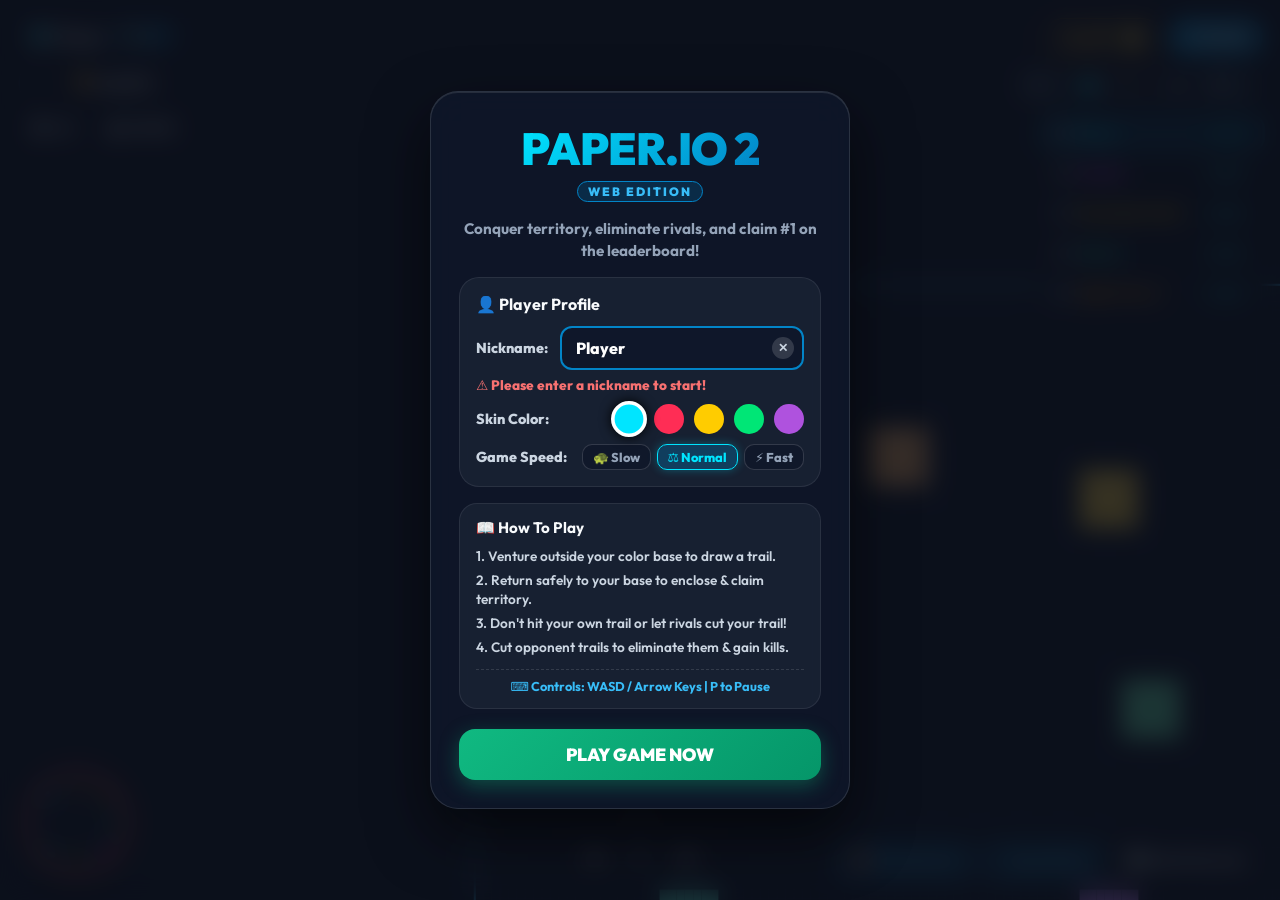
==== index.html @ 7c72f5f0 "gthgmklg" ====
<!DOCTYPE html>
<html lang="en">
<head>
    <meta charset="UTF-8">
    <meta name="viewport" content="width=device-width, initial-scale=1.0">
    <title>Paper.io 2 - Web Edition</title>
    <meta name="description" content="Paper.io 2 Official Web Clone - Capture territory, eliminate rivals, and conquer the leaderboard!">
    <!-- Google Fonts -->
    <link rel="preconnect" href="https://fonts.googleapis.com">
    <link rel="preconnect" href="https://fonts.gstatic.com" crossorigin>
    <link href="https://fonts.googleapis.com/css2?family=Outfit:wght@500;600;700;800;900&family=Nunito:wght@700;800;900&display=swap" rel="stylesheet">
    <link rel="stylesheet" href="style.css">
</head>
<body>
    <div class="game-wrapper">
        <!-- Main Fullscreen Game Canvas -->
        <canvas id="gameCanvas"></canvas>

        <!-- Top Left Score Badges & Profile -->
        <div class="top-left-hud">
            <div class="profile-pill">
                <span id="hudColorDot" class="color-dot" style="background: #00E5FF;"></span>
                <span id="hudPlayerName" class="profile-name">Player</span>
                <button id="btn-edit-profile" class="btn-edit-small" title="Edit Profile / Nickname">✏️ Edit</button>
            </div>
            <div class="score-pill" title="Territory Captured %">
                <div id="playerPctFill" class="score-fill" style="width: 0%;"></div>
                <span id="playerPctText">🏆 0.00 %</span>
            </div>
            <div class="hud-stats-row">
                <div class="kills-pill" title="Rivals Eliminated">
                    <span class="skull-icon">💀</span>
                    <span id="playerKillsText">x0</span>
                </div>
                <div class="timer-pill" title="Match Elapsed Time">
                    <span class="timer-icon">⏱️</span>
                    <span id="gameTimeText">00:00</span>
                </div>
            </div>
        </div>

        <!-- Top Right Leaderboard & Coins & Controls -->
        <div class="top-right-hud">
            <div class="top-actions-row">
                <div class="coins-badge" title="Total Gold Coins">
                    <span id="coinsText">12,591</span>
                    <span class="coin-icon">🪙</span>
                </div>
                <button id="btn-pause-hud" class="btn-pause" title="Pause Game (P)">⏸ PAUSE</button>
            </div>
            
            <div class="zoom-controls">
                <button id="btn-zoom-out" class="btn-zoom" title="Zoom Out (Wide Arena View)">🔍 -</button>
                <input type="range" id="zoomSlider" min="15" max="150" value="35" class="zoom-slider" title="Zoom Level Slider">
                <span id="zoomLabel" class="zoom-label">35%</span>
                <button id="btn-zoom-in" class="btn-zoom" title="Zoom In">🔍 +</button>
            </div>
            
            <div id="leaderboardList" class="leaderboard-cards">
                <!-- Dynamic Paper.io 2 Leaderboard Cards -->
            </div>
        </div>

        <!-- Bottom Left Radar Minimap -->
        <div class="bottom-left-hud">
            <div class="minimap-container">
                <canvas id="minimapCanvas" width="120" height="120"></canvas>
                <div class="minimap-ring"></div>
            </div>
        </div>

        <!-- Bottom Right Feature & Rewards Controls -->
        <div class="bottom-right-hud">
            <button id="btn-daily-reward" class="btn-demo" title="Claim Free Daily Reward Coins">🎁 Daily Reward</button>
            <button id="btn-speed-boost" class="btn-demo" title="Activate Temporary Speed Boost">⚡ Speed Boost</button>
            <button id="btn-db-modal" class="btn-demo-sec" title="View Saved Match Records & Leaderboard">📊 Match Records</button>
        </div>

        <!-- Bottom Center On-Screen Controls for Touch / Mouse Click -->
        <div class="bottom-center-hud">
            <div class="dpad">
                <button id="btn-up" class="dpad-btn dpad-up" aria-label="Move Up">▲</button>
                <div class="dpad-row">
                    <button id="btn-left" class="dpad-btn dpad-left" aria-label="Move Left">◀</button>
                    <button id="btn-down" class="dpad-btn dpad-down" aria-label="Move Down">▼</button>
                    <button id="btn-right" class="dpad-btn dpad-right" aria-label="Move Right">▶</button>
                </div>
            </div>
        </div>

        <!-- Landing / Start Game Overlay -->
        <div id="startOverlay" class="overlay">
            <div class="overlay-card start-card glass-panel">
                <div class="game-logo">
                    <h1 class="logo-title">PAPER.IO 2</h1>
                    <span class="logo-badge">WEB EDITION</span>
                </div>
                <p class="subtitle">Conquer territory, eliminate rivals, and claim #1 on the leaderboard!</p>

                <!-- Profile Customization Section -->
                <div class="profile-editor">
                    <h3>👤 Player Profile</h3>
                    <div class="input-row">
                        <label for="playerNameInput">Nickname:</label>
                        <div class="name-input-wrapper">
                            <input type="text" id="playerNameInput" placeholder="Enter Your Nickname" value="Player" maxlength="15" class="name-input" autocomplete="off">
                            <button type="button" id="btn-clear-name" class="btn-clear" title="Clear Text">✕</button>
                        </div>
                    </div>
                    <div id="nameValidationMsg" class="validation-msg hidden">⚠️ Please enter a nickname to start!</div>
                    
                    <div class="input-row" style="margin-top: 10px;">
                        <label>Skin Color:</label>
                        <div class="color-options">
                            <button type="button" class="color-btn active" data-color="#00E5FF" style="background: #00E5FF;" title="Cyan"></button>
                            <button type="button" class="color-btn" data-color="#FF2D55" style="background: #FF2D55;" title="Neon Pink"></button>
                            <button type="button" class="color-btn" data-color="#FFCC00" style="background: #FFCC00;" title="Gold Yellow"></button>
                            <button type="button" class="color-btn" data-color="#00E676" style="background: #00E676;" title="Emerald Green"></button>
                            <button type="button" class="color-btn" data-color="#AF52DE" style="background: #AF52DE;" title="Purple"></button>
                        </div>
                    </div>
                    <div class="input-row" style="margin-top: 10px;">
                        <label>Game Speed:</label>
                        <div class="speed-options">
                            <button type="button" class="speed-btn" data-speed="slow" title="Slow & Easy Mode (140ms)">🐢 Slow</button>
                            <button type="button" class="speed-btn active" data-speed="normal" title="Normal Balanced Mode (95ms)">⚖️ Normal</button>
                            <button type="button" class="speed-btn" data-speed="fast" title="Fast Challenge Mode (60ms)">⚡ Fast</button>
                        </div>
                    </div>
                </div>

                <!-- How To Play Instructions Section -->
                <div class="control-instructions">
                    <h3>📖 How To Play</h3>
                    <div class="rules-grid">
                        <div class="rule-item">1. Venture outside your color base to draw a trail.</div>
                        <div class="rule-item">2. Return safely to your base to enclose &amp; claim territory.</div>
                        <div class="rule-item">3. Don't hit your own trail or let rivals cut your trail!</div>
                        <div class="rule-item">4. Cut opponent trails to eliminate them &amp; gain kills.</div>
                    </div>
                    <div class="controls-legend">
                        <span>⌨️ Controls: <b>WASD</b> / <b>Arrow Keys</b> | <b>P</b> to Pause</span>
                    </div>
                </div>

                <div class="overlay-actions">
                    <button id="btn-start-play" class="btn-play pulse-animation">PLAY GAME NOW</button>
                </div>
            </div>
        </div>

        <!-- Top Center Live Toast / Kill Feed Notifications -->
        <div id="killFeed" class="kill-feed"></div>

        <!-- Pause Menu Overlay -->
        <div id="pauseOverlay" class="overlay hidden">
            <div class="overlay-card pause-card glass-panel">
                <h1 class="pause-title">⏸ GAME PAUSED</h1>
                <p class="subtitle">Take a breather or restart your match</p>
                <div class="pause-actions">
                    <button id="btn-resume-game" class="btn-play">▶ RESUME MATCH</button>
                    <button id="btn-restart-paused" class="btn-secondary">🔄 RESTART MATCH</button>
                    <button id="btn-main-menu-paused" class="btn-danger">🏠 MAIN MENU</button>
                </div>
            </div>
        </div>

        <!-- Game Over / Victory Screen Overlay -->
        <div id="gameOverlay" class="overlay hidden">
            <div class="overlay-card gameover-card glass-panel">
                <h1 id="overlayTitle">YOU DIED</h1>
                <div id="overlayDeathReason" class="death-reason-badge"></div>
                <p id="overlaySubtitle">Conquered 0.00% of the arena</p>
                
                <!-- Match Summary Grid -->
                <div class="stats-summary-grid">
                    <div class="stat-box">
                        <span class="stat-label">Territory</span>
                        <span id="overlayPctStat" class="stat-value">0.00%</span>
                    </div>
                    <div class="stat-box">
                        <span class="stat-label">Kills</span>
                        <span id="overlayKillsStat" class="stat-value">0</span>
                    </div>
                    <div class="stat-box">
                        <span class="stat-label">Coins</span>
                        <span id="overlayCoinsStat" class="stat-value">+0</span>
                    </div>
                    <div class="stat-box">
                        <span class="stat-label">Time</span>
                        <span id="overlayTimeStat" class="stat-value">00:00</span>
                    </div>
                </div>

                <div id="overlayRankings" class="overlay-rankings"></div>
                
                <div class="overlay-actions flex-actions">
                    <button id="btn-restart" class="btn-play">🎮 PLAY AGAIN</button>
                    <button id="btn-main-menu-gameover" class="btn-secondary">🏠 MAIN MENU</button>
                </div>
            </div>
        </div>

        <!-- Daily Reward Gift Modal -->
        <div id="rewardModal" class="modal hidden">
            <div class="modal-card reward-card glass-panel">
                <div class="gift-icon">🎁</div>
                <h2 class="modal-title">Daily Gift Reward!</h2>
                <p class="modal-sub">Claim your bonus reward for playing today:</p>
                <div class="reward-box">
                    <div>🪙 +1,000 GOLD COINS</div>
                    <div class="reward-sub">⚡ 10s Speed Surge Boost</div>
                </div>
                <button id="btn-claim-reward" class="btn-play btn-gold">CLAIM REWARD 🎉</button>
            </div>
        </div>

        <!-- JDBC & Match Records Leaderboard Modal -->
        <div id="dbModal" class="modal hidden">
            <div class="modal-card leaderboard-modal-card glass-panel">
                <div class="modal-header">
                    <h2>🏆 Top Leaderboard &amp; Match Database</h2>
                    <button id="btn-close-modal" class="btn-close" aria-label="Close Modal">&times;</button>
                </div>
                <div class="modal-body">
                    <table class="db-table">
                        <thead>
                            <tr>
                                <th>Rank</th>
                                <th>Timestamp</th>
                                <th>Winner</th>
                                <th>Territory %</th>
                                <th>Duration</th>
                            </tr>
                        </thead>
                        <tbody id="dbHistoryBody"></tbody>
                    </table>
                </div>
            </div>
        </div>
    </div>

    <script src="app.js"></script>
</body>
</html>
---- style.css ----
* {
    box-sizing: border-box;
    margin: 0;
    padding: 0;
    user-select: none;
    -webkit-tap-highlight-color: transparent;
}

body, html {
    width: 100%;
    height: 100%;
    overflow: hidden;
    font-family: 'Outfit', 'Nunito', system-ui, -apple-system, sans-serif;
    background: #0B0F19;
    color: #F8FAFC;
}

.game-wrapper {
    position: relative;
    width: 100vw;
    height: 100vh;
    overflow: hidden;
}

#gameCanvas {
    width: 100%;
    height: 100%;
    display: block;
    background: #0F172A;
}

/* --- Top Left HUD --- */
.top-left-hud {
    position: absolute;
    top: 18px;
    left: 18px;
    display: flex;
    flex-direction: column;
    gap: 10px;
    z-index: 10;
}

.profile-pill {
    display: inline-flex;
    align-items: center;
    gap: 8px;
    background: rgba(15, 23, 42, 0.85);
    backdrop-filter: blur(12px);
    padding: 6px 14px;
    border-radius: 18px;
    border: 1.5px solid rgba(255, 255, 255, 0.15);
    box-shadow: 0 4px 20px rgba(0, 0, 0, 0.3);
    transition: transform 0.15s ease, border-color 0.15s ease;
}

.profile-pill:hover {
    transform: scale(1.03);
    border-color: #00E5FF;
}

.color-dot {
    width: 14px;
    height: 14px;
    border-radius: 50%;
    box-shadow: 0 0 8px currentColor;
}

.profile-name {
    font-size: 1.05rem;
    font-weight: 800;
    color: #F8FAFC;
}

.btn-edit-small {
    background: rgba(2, 132, 199, 0.3);
    color: #38BDF8;
    border: 1px solid #0284C7;
    padding: 3px 8px;
    border-radius: 8px;
    font-size: 0.75rem;
    font-weight: 700;
    cursor: pointer;
    transition: background 0.15s ease;
}

.btn-edit-small:hover {
    background: #0284C7;
    color: #FFFFFF;
}

.score-pill {
    position: relative;
    width: 190px;
    height: 38px;
    background: rgba(15, 23, 42, 0.85);
    border: 1.5px solid rgba(255, 255, 255, 0.2);
    border-radius: 20px;
    overflow: hidden;
    box-shadow: 0 4px 20px rgba(0, 0, 0, 0.3);
    display: flex;
    align-items: center;
    justify-content: center;
}

.score-fill {
    position: absolute;
    left: 0;
    top: 0;
    height: 100%;
    background: linear-gradient(90deg, #0284C7, #00E5FF);
    border-radius: 18px;
    transition: width 0.3s ease;
}

#playerPctText {
    position: relative;
    z-index: 2;
    color: #FFFFFF;
    font-size: 1.1rem;
    font-weight: 900;
    letter-spacing: 0.5px;
    text-shadow: 0 2px 4px rgba(0, 0, 0, 0.6);
}

.hud-stats-row {
    display: flex;
    gap: 8px;
}

.kills-pill, .timer-pill {
    display: flex;
    align-items: center;
    gap: 6px;
    background: rgba(15, 23, 42, 0.85);
    backdrop-filter: blur(12px);
    border: 1.5px solid rgba(255, 255, 255, 0.15);
    padding: 6px 12px;
    border-radius: 16px;
    font-size: 0.9rem;
    font-weight: 800;
    color: #F8FAFC;
    box-shadow: 0 4px 15px rgba(0, 0, 0, 0.25);
}

/* --- Top Right HUD --- */
.top-right-hud {
    position: absolute;
    top: 18px;
    right: 18px;
    display: flex;
    flex-direction: column;
    align-items: flex-end;
    gap: 10px;
    z-index: 10;
}

.top-actions-row {
    display: flex;
    align-items: center;
    gap: 10px;
}

.coins-badge {
    display: flex;
    align-items: center;
    gap: 6px;
    background: rgba(15, 23, 42, 0.85);
    backdrop-filter: blur(12px);
    border: 1.5px solid #F59E0B;
    padding: 6px 14px;
    border-radius: 18px;
    font-size: 1.2rem;
    font-weight: 900;
    color: #FBBF24;
    box-shadow: 0 4px 15px rgba(245, 158, 11, 0.2);
}

.btn-pause {
    background: linear-gradient(135deg, #0284C7, #0369A1);
    color: #FFFFFF;
    border: none;
    padding: 8px 14px;
    border-radius: 14px;
    font-family: inherit;
    font-weight: 800;
    font-size: 0.9rem;
    cursor: pointer;
    box-shadow: 0 4px 15px rgba(2, 132, 199, 0.3);
    transition: transform 0.15s ease, background 0.15s ease;
}

.btn-pause:hover {
    transform: translateY(-2px);
    background: linear-gradient(135deg, #0369A1, #075985);
}

.zoom-controls {
    display: flex;
    align-items: center;
    gap: 6px;
    background: rgba(15, 23, 42, 0.85);
    backdrop-filter: blur(12px);
    padding: 5px 10px;
    border-radius: 14px;
    border: 1px solid rgba(255, 255, 255, 0.15);
    box-shadow: 0 4px 15px rgba(0, 0, 0, 0.2);
}

.btn-zoom {
    background: #1E293B;
    color: #38BDF8;
    border: 1px solid rgba(56, 189, 248, 0.3);
    padding: 4px 10px;
    border-radius: 8px;
    font-family: inherit;
    font-weight: 800;
    font-size: 0.85rem;
    cursor: pointer;
    transition: background 0.15s ease;
}

.btn-zoom:hover {
    background: #0284C7;
    color: #FFFFFF;
}

.zoom-slider {
    width: 80px;
    height: 5px;
    cursor: pointer;
    accent-color: #00E5FF;
    border-radius: 4px;
}

.zoom-label {
    font-size: 0.85rem;
    font-weight: 800;
    color: #94A3B8;
    min-width: 36px;
    text-align: center;
}

.leaderboard-cards {
    display: flex;
    flex-direction: column;
    gap: 6px;
    width: 220px;
}

.lb-card {
    display: flex;
    align-items: center;
    justify-content: space-between;
    background: rgba(15, 23, 42, 0.8);
    backdrop-filter: blur(12px);
    border: 1px solid rgba(255, 255, 255, 0.1);
    padding: 6px 12px;
    border-radius: 12px;
    font-size: 0.9rem;
    font-weight: 800;
    color: #E2E8F0;
    box-shadow: 0 4px 12px rgba(0, 0, 0, 0.2);
}

.lb-card.player-card {
    background: rgba(2, 132, 199, 0.25);
    border: 1.5px solid #00E5FF;
    color: #FFFFFF;
    transform: scale(1.02);
}

.lb-rank {
    font-size: 0.85rem;
    font-weight: 900;
    color: #94A3B8;
    margin-right: 6px;
}

.lb-pct {
    background: rgba(0, 0, 0, 0.3);
    padding: 2px 6px;
    border-radius: 8px;
    font-size: 0.8rem;
    font-weight: 800;
    color: #00E5FF;
}

.lb-name {
    flex: 1;
    white-space: nowrap;
    overflow: hidden;
    text-overflow: ellipsis;
}

/* --- Bottom Left Radar Minimap --- */
.bottom-left-hud {
    position: absolute;
    bottom: 22px;
    left: 22px;
    z-index: 10;
}

.minimap-container {
    position: relative;
    width: 110px;
    height: 110px;
    border-radius: 50%;
    overflow: hidden;
    box-shadow: 0 8px 30px rgba(0, 0, 0, 0.5);
    background: rgba(15, 23, 42, 0.9);
    border: 2px solid rgba(255, 255, 255, 0.15);
}

#minimapCanvas {
    width: 100%;
    height: 100%;
    border-radius: 50%;
}

.minimap-ring {
    position: absolute;
    inset: 0;
    border: 4px solid #EF4444;
    border-radius: 50%;
    pointer-events: none;
    box-shadow: inset 0 0 10px rgba(239, 68, 68, 0.4);
}

/* --- Bottom Right Controls --- */
.bottom-right-hud {
    position: absolute;
    bottom: 22px;
    right: 22px;
    display: flex;
    gap: 8px;
    z-index: 10;
}

.btn-demo {
    background: rgba(2, 132, 199, 0.25);
    color: #38BDF8;
    border: 1.5px solid #0284C7;
    padding: 8px 14px;
    border-radius: 12px;
    font-family: inherit;
    font-weight: 800;
    font-size: 0.85rem;
    cursor: pointer;
    box-shadow: 0 4px 15px rgba(2, 132, 199, 0.2);
    transition: transform 0.15s ease, background 0.15s ease;
}

.btn-demo:hover {
    transform: translateY(-2px);
    background: #0284C7;
    color: #FFFFFF;
}

.btn-demo-sec {
    background: rgba(15, 23, 42, 0.85);
    color: #F8FAFC;
    border: 1.5px solid rgba(255, 255, 255, 0.2);
    padding: 8px 14px;
    border-radius: 12px;
    font-family: inherit;
    font-weight: 800;
    font-size: 0.85rem;
    cursor: pointer;
    box-shadow: 0 4px 15px rgba(0, 0, 0, 0.3);
    transition: transform 0.15s ease;
}

.btn-demo-sec:hover {
    transform: translateY(-2px);
    border-color: #00E5FF;
}

/* --- Overlays & Glassmorphic Cards --- */
.overlay, .modal {
    position: absolute;
    inset: 0;
    background: rgba(11, 15, 25, 0.82);
    backdrop-filter: blur(12px);
    display: flex;
    justify-content: center;
    align-items: center;
    z-index: 100;
    padding: 20px;
}

.overlay.hidden, .modal.hidden {
    display: none !important;
}

.glass-panel {
    background: rgba(15, 23, 42, 0.9);
    border: 1.5px solid rgba(255, 255, 255, 0.12);
    box-shadow: 0 25px 60px rgba(0, 0, 0, 0.6), inset 0 1px 0 rgba(255, 255, 255, 0.1);
    backdrop-filter: blur(20px);
}

.overlay-card {
    width: 420px;
    max-width: 92vw;
    max-height: 90vh;
    overflow-y: auto;
    padding: 28px;
    border-radius: 28px;
    text-align: center;
    display: flex;
    flex-direction: column;
    gap: 16px;
    animation: modalAppear 0.3s cubic-bezier(0.16, 1, 0.3, 1);
}

@keyframes modalAppear {
    from { opacity: 0; transform: scale(0.92) translateY(10px); }
    to { opacity: 1; transform: scale(1) translateY(0); }
}

.game-logo {
    display: flex;
    flex-direction: column;
    align-items: center;
    gap: 4px;
}

.logo-title {
    font-size: 2.8rem;
    font-weight: 900;
    background: linear-gradient(135deg, #00E5FF, #0284C7);
    -webkit-background-clip: text;
    background-clip: text;
    -webkit-text-fill-color: transparent;
    letter-spacing: -1px;
}

.logo-badge {
    font-size: 0.75rem;
    font-weight: 900;
    letter-spacing: 2px;
    background: rgba(2, 132, 199, 0.2);
    color: #38BDF8;
    border: 1px solid #0284C7;
    padding: 2px 10px;
    border-radius: 20px;
}

.subtitle {
    color: #94A3B8;
    font-size: 0.95rem;
    font-weight: 700;
    line-height: 1.4;
}

/* --- Profile Editor & Nickname Validation --- */
.profile-editor {
    background: rgba(30, 41, 59, 0.6);
    border: 1px solid rgba(255, 255, 255, 0.08);
    padding: 16px;
    border-radius: 20px;
    text-align: left;
}

.profile-editor h3 {
    margin-bottom: 12px;
    font-size: 1rem;
    color: #F8FAFC;
}

.input-row {
    display: flex;
    align-items: center;
    justify-content: space-between;
    gap: 12px;
}

.input-row label {
    font-weight: 800;
    color: #CBD5E1;
    font-size: 0.9rem;
}

.name-input-wrapper {
    position: relative;
    flex: 1;
    display: flex;
    align-items: center;
}

.name-input {
    width: 100%;
    padding: 10px 34px 10px 14px;
    background: rgba(15, 23, 42, 0.9);
    border: 2px solid #0284C7;
    border-radius: 12px;
    font-family: inherit;
    font-size: 1rem;
    font-weight: 800;
    color: #FFFFFF;
    outline: none;
    transition: border-color 0.2s ease, box-shadow 0.2s ease;
}

.name-input:focus {
    border-color: #00E5FF;
    box-shadow: 0 0 0 3px rgba(0, 229, 255, 0.2);
}

.name-input.input-error {
    border-color: #EF4444 !important;
    animation: shakeInput 0.4s ease;
}

@keyframes shakeInput {
    0%, 100% { transform: translateX(0); }
    20%, 60% { transform: translateX(-6px); }
    40%, 80% { transform: translateX(6px); }
}

.validation-msg {
    margin-top: 6px;
    color: #F87171;
    font-size: 0.85rem;
    font-weight: 800;
}

.btn-clear {
    position: absolute;
    right: 10px;
    background: rgba(255, 255, 255, 0.15);
    color: #CBD5E1;
    border: none;
    width: 22px;
    height: 22px;
    border-radius: 50%;
    font-size: 0.75rem;
    font-weight: 900;
    cursor: pointer;
    display: flex;
    align-items: center;
    justify-content: center;
    transition: background 0.15s ease;
}

.btn-clear:hover {
    background: #EF4444;
    color: #FFFFFF;
}

.color-options {
    display: flex;
    gap: 10px;
}

.color-btn {
    width: 30px;
    height: 30px;
    border-radius: 50%;
    border: 3px solid transparent;
    cursor: pointer;
    transition: transform 0.15s ease, border-color 0.15s ease;
}

.color-btn.active {
    border-color: #FFFFFF;
    transform: scale(1.2);
    box-shadow: 0 0 10px currentColor;
}

.speed-options {
    display: flex;
    gap: 6px;
}

.speed-btn {
    background: rgba(15, 23, 42, 0.8);
    color: #94A3B8;
    border: 1.5px solid rgba(255, 255, 255, 0.15);
    padding: 4px 10px;
    border-radius: 10px;
    font-family: inherit;
    font-size: 0.8rem;
    font-weight: 800;
    cursor: pointer;
    transition: all 0.15s ease;
}

.speed-btn:hover {
    color: #FFFFFF;
    border-color: #0284C7;
}

.speed-btn.active {
    background: rgba(2, 132, 199, 0.3);
    color: #00E5FF;
    border-color: #00E5FF;
    box-shadow: 0 0 10px rgba(0, 229, 255, 0.3);
}

/* --- How To Play Rules Grid --- */
.control-instructions {
    background: rgba(30, 41, 59, 0.6);
    border: 1px solid rgba(255, 255, 255, 0.08);
    padding: 14px 16px;
    border-radius: 18px;
    text-align: left;
    display: flex;
    flex-direction: column;
    gap: 8px;
}

.control-instructions h3 {
    font-size: 0.95rem;
    color: #F8FAFC;
    margin-bottom: 2px;
}

.rules-grid {
    display: flex;
    flex-direction: column;
    gap: 6px;
    font-size: 0.85rem;
    color: #CBD5E1;
    font-weight: 600;
    line-height: 1.35;
}

.controls-legend {
    margin-top: 4px;
    padding-top: 8px;
    border-top: 1px dashed rgba(255, 255, 255, 0.12);
    font-size: 0.8rem;
    color: #38BDF8;
    font-weight: 700;
    text-align: center;
}

/* --- D-Pad Mobile / Touch Controls --- */
.bottom-center-hud {
    position: absolute;
    bottom: 22px;
    left: 50%;
    transform: translateX(-50%);
    z-index: 20;
}

.dpad {
    display: flex;
    flex-direction: column;
    align-items: center;
    gap: 4px;
}

.dpad-row {
    display: flex;
    gap: 4px;
}

.dpad-btn {
    width: 44px;
    height: 44px;
    background: rgba(15, 23, 42, 0.85);
    backdrop-filter: blur(12px);
    border: 1.5px solid rgba(255, 255, 255, 0.2);
    border-radius: 12px;
    font-size: 1.1rem;
    font-weight: bold;
    color: #F8FAFC;
    cursor: pointer;
    box-shadow: 0 4px 15px rgba(0, 0, 0, 0.3);
    display: flex;
    align-items: center;
    justify-content: center;
    transition: transform 0.1s ease, background 0.1s ease;
}

.dpad-btn:active {
    transform: scale(0.92);
    background: #0284C7;
    border-color: #00E5FF;
}

/* --- Toast Feed & Notifications --- */
.kill-feed {
    position: absolute;
    top: 25px;
    left: 50%;
    transform: translateX(-50%);
    display: flex;
    flex-direction: column;
    align-items: center;
    gap: 8px;
    z-index: 50;
    pointer-events: none;
}

.kill-toast {
    background: rgba(15, 23, 42, 0.9);
    color: #FFFFFF;
    backdrop-filter: blur(12px);
    border: 1.5px solid rgba(0, 229, 255, 0.4);
    padding: 8px 18px;
    border-radius: 20px;
    font-size: 0.9rem;
    font-weight: 800;
    box-shadow: 0 4px 20px rgba(0, 0, 0, 0.4);
    animation: killFadeInOut 3.5s forwards cubic-bezier(0.16, 1, 0.3, 1);
}

@keyframes killFadeInOut {
    0% { opacity: 0; transform: translateY(-15px) scale(0.9); }
    15% { opacity: 1; transform: translateY(0) scale(1); }
    80% { opacity: 1; transform: translateY(0) scale(1); }
    100% { opacity: 0; transform: translateY(-10px) scale(0.95); }
}

.death-reason-badge {
    background: rgba(239, 68, 68, 0.15);
    color: #F87171;
    border: 1.5px solid rgba(239, 68, 68, 0.4);
    padding: 8px 16px;
    border-radius: 14px;
    font-weight: 800;
    font-size: 0.95rem;
    display: flex;
    align-items: center;
    justify-content: center;
    gap: 6px;
}

/* --- Match Summary Grid (Game Over) --- */
.stats-summary-grid {
    display: grid;
    grid-template-columns: repeat(4, 1fr);
    gap: 10px;
    background: rgba(30, 41, 59, 0.6);
    border: 1px solid rgba(255, 255, 255, 0.08);
    padding: 14px;
    border-radius: 18px;
}

.stat-box {
    display: flex;
    flex-direction: column;
    align-items: center;
    gap: 2px;
}

.stat-label {
    font-size: 0.75rem;
    font-weight: 800;
    color: #94A3B8;
    text-transform: uppercase;
}

.stat-value {
    font-size: 1.15rem;
    font-weight: 900;
    color: #00E5FF;
}

.overlay-rankings {
    text-align: left;
    background: rgba(30, 41, 59, 0.6);
    border: 1px solid rgba(255, 255, 255, 0.08);
    padding: 12px 16px;
    border-radius: 16px;
    font-size: 0.85rem;
    font-weight: 700;
    color: #CBD5E1;
    display: flex;
    flex-direction: column;
    gap: 6px;
    max-height: 140px;
    overflow-y: auto;
}

/* --- Buttons & Actions --- */
.overlay-actions {
    display: flex;
    flex-direction: column;
    gap: 10px;
    margin-top: 4px;
}

.flex-actions {
    flex-direction: row;
}

.flex-actions button {
    flex: 1;
}

.btn-play {
    background: linear-gradient(135deg, #10B981, #059669);
    color: #FFFFFF;
    border: none;
    padding: 14px;
    border-radius: 16px;
    font-size: 1.1rem;
    font-weight: 900;
    font-family: inherit;
    cursor: pointer;
    box-shadow: 0 6px 20px rgba(16, 185, 129, 0.35);
    transition: transform 0.15s ease, box-shadow 0.15s ease;
}

.btn-play:hover {
    transform: translateY(-2px);
    box-shadow: 0 8px 25px rgba(16, 185, 129, 0.45);
}

.pulse-animation {
    animation: pulseGlow 2s infinite ease-in-out;
}

@keyframes pulseGlow {
    0%, 100% { box-shadow: 0 6px 20px rgba(16, 185, 129, 0.35); }
    50% { box-shadow: 0 6px 30px rgba(16, 185, 129, 0.65); transform: scale(1.01); }
}

.btn-secondary {
    background: rgba(30, 41, 59, 0.8);
    color: #F8FAFC;
    border: 1.5px solid rgba(255, 255, 255, 0.15);
    padding: 14px;
    border-radius: 16px;
    font-size: 1rem;
    font-weight: 800;
    font-family: inherit;
    cursor: pointer;
    transition: transform 0.15s ease, background 0.15s ease;
}

.btn-secondary:hover {
    transform: translateY(-2px);
    background: rgba(51, 65, 85, 0.9);
}

.btn-danger {
    background: rgba(239, 68, 68, 0.2);
    color: #F87171;
    border: 1.5px solid rgba(239, 68, 68, 0.4);
    padding: 14px;
    border-radius: 16px;
    font-size: 1rem;
    font-weight: 800;
    font-family: inherit;
    cursor: pointer;
    transition: transform 0.15s ease;
}

.btn-danger:hover {
    transform: translateY(-2px);
    background: #EF4444;
    color: #FFFFFF;
}

.btn-gold {
    background: linear-gradient(135deg, #F59E0B, #D97706);
    box-shadow: 0 6px 20px rgba(245, 158, 11, 0.4);
}

.pause-title {
    color: #38BDF8;
    font-size: 2.2rem;
    font-weight: 900;
}

.pause-actions {
    display: flex;
    flex-direction: column;
    gap: 12px;
    margin-top: 8px;
}

/* --- Modals & Database Table --- */
.modal-card {
    width: 620px;
    max-width: 95vw;
    max-height: 85vh;
    border-radius: 24px;
    padding: 24px;
    display: flex;
    flex-direction: column;
    gap: 16px;
}

.modal-header {
    display: flex;
    justify-content: space-between;
    align-items: center;
}

.modal-header h2 {
    font-size: 1.4rem;
    font-weight: 900;
    color: #F8FAFC;
}

.btn-close {
    background: rgba(255, 255, 255, 0.1);
    color: #94A3B8;
    border: none;
    width: 32px;
    height: 32px;
    border-radius: 50%;
    font-size: 1.4rem;
    cursor: pointer;
    display: flex;
    align-items: center;
    justify-content: center;
    transition: background 0.15s ease;
}

.btn-close:hover {
    background: #EF4444;
    color: #FFFFFF;
}

.db-table {
    width: 100%;
    border-collapse: collapse;
    font-size: 0.9rem;
}

.db-table th {
    background: rgba(30, 41, 59, 0.8);
    color: #38BDF8;
    font-weight: 900;
    text-transform: uppercase;
    font-size: 0.8rem;
    letter-spacing: 0.5px;
    padding: 12px 14px;
    text-align: left;
}

.db-table td {
    padding: 12px 14px;
    border-bottom: 1px solid rgba(255, 255, 255, 0.08);
    color: #E2E8F0;
    font-weight: 700;
}

.gift-icon {
    font-size: 3.5rem;
    animation: bounceGift 1.2s infinite alternate ease-in-out;
}

@keyframes bounceGift {
    from { transform: translateY(0) scale(1); }
    to { transform: translateY(-10px) scale(1.1); }
}

.reward-box {
    background: rgba(245, 158, 11, 0.15);
    border: 2px dashed #F59E0B;
    padding: 16px;
    border-radius: 18px;
    font-weight: 900;
    font-size: 1.3rem;
    color: #FBBF24;
}

.reward-sub {
    font-size: 0.9rem;
    color: #38BDF8;
    font-weight: 800;
    margin-top: 4px;
}

/* --- Responsive Media Queries --- */
@media (max-width: 768px) {
    .top-left-hud { top: 12px; left: 12px; gap: 8px; }
    .top-right-hud { top: 12px; right: 12px; }
    .score-pill { width: 150px; height: 34px; }
    #playerPctText { font-size: 0.95rem; }
    .leaderboard-cards { width: 170px; }
    .lb-card { font-size: 0.8rem; padding: 4px 8px; }
    .bottom-left-hud { bottom: 14px; left: 14px; }
    .minimap-container { width: 85px; height: 85px; }
    .bottom-right-hud { bottom: 14px; right: 14px; }
    .btn-demo, .btn-demo-sec { padding: 6px 10px; font-size: 0.75rem; }
    .overlay-card { padding: 20px; width: 95vw; }
    .stats-summary-grid { grid-template-columns: repeat(2, 1fr); }
    .flex-actions { flex-direction: column; }
}
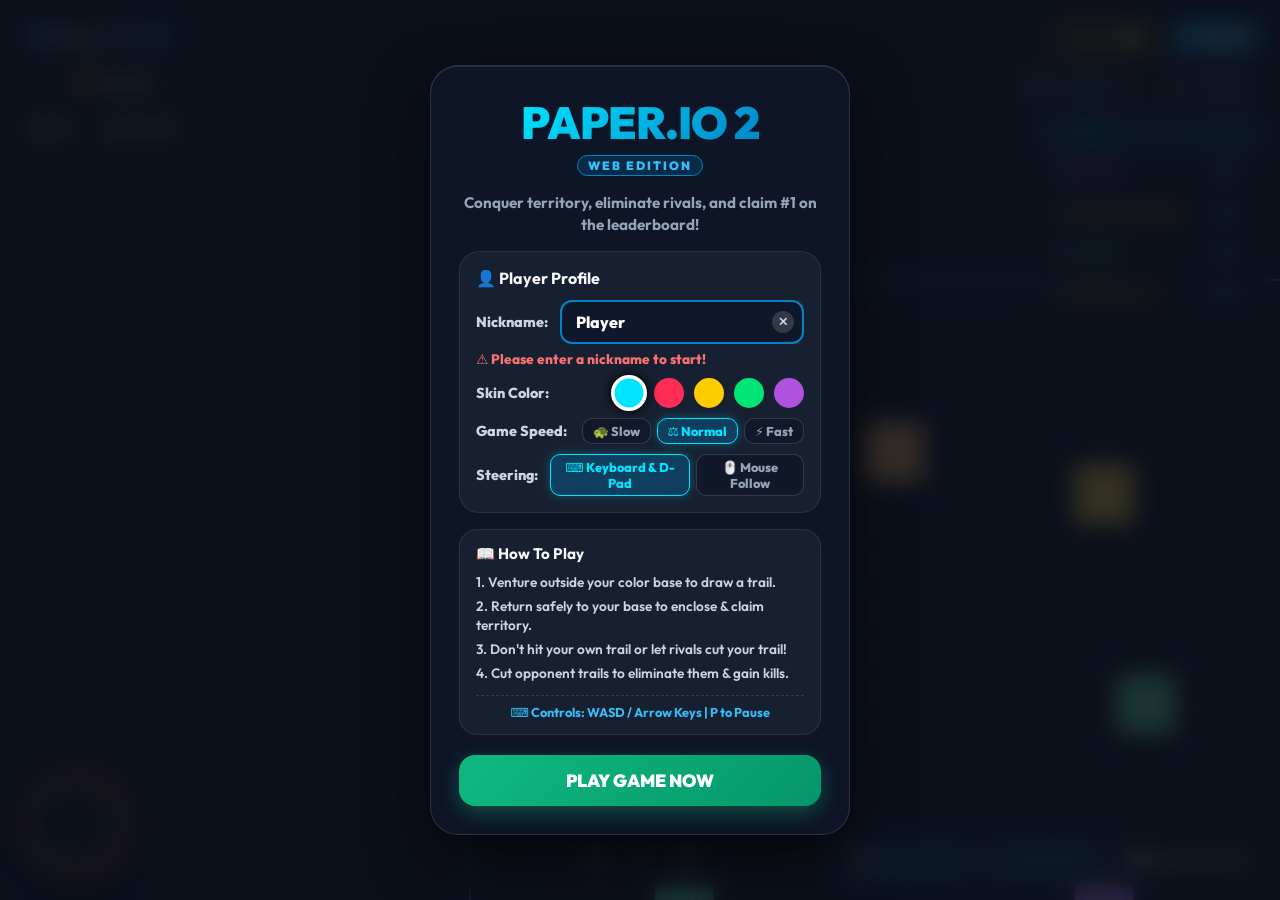
==== commit 33640f2a: "Fix unexpected mouse steering auto movement and add Steering Mode option" ====
--- a/index.html
+++ b/index.html
@@ -127,6 +127,13 @@
                             <button type="button" class="speed-btn" data-speed="fast" title="Fast Challenge Mode (60ms)">⚡ Fast</button>
                         </div>
                     </div>
+                    <div class="input-row" style="margin-top: 10px;">
+                        <label>Steering:</label>
+                        <div class="control-mode-options">
+                            <button type="button" class="ctrl-mode-btn active" data-mode="keyboard" title="Keyboard Keys & D-Pad (Recommended - No Mouse Interference)">⌨️ Keyboard & D-Pad</button>
+                            <button type="button" class="ctrl-mode-btn" data-mode="mouse" title="Mouse Pointer Steering">🖱️ Mouse Follow</button>
+                        </div>
+                    </div>
                 </div>
 
                 <!-- How To Play Instructions Section -->
--- a/style.css
+++ b/style.css
@@ -592,6 +592,36 @@
 }
 
 .speed-btn.active {
+    background: rgba(2, 132, 199, 0.3);
+    color: #00E5FF;
+    border-color: #00E5FF;
+    box-shadow: 0 0 10px rgba(0, 229, 255, 0.3);
+}
+
+.control-mode-options {
+    display: flex;
+    gap: 6px;
+}
+
+.ctrl-mode-btn {
+    background: rgba(15, 23, 42, 0.8);
+    color: #94A3B8;
+    border: 1.5px solid rgba(255, 255, 255, 0.15);
+    padding: 4px 10px;
+    border-radius: 10px;
+    font-family: inherit;
+    font-size: 0.8rem;
+    font-weight: 800;
+    cursor: pointer;
+    transition: all 0.15s ease;
+}
+
+.ctrl-mode-btn:hover {
+    color: #FFFFFF;
+    border-color: #0284C7;
+}
+
+.ctrl-mode-btn.active {
     background: rgba(2, 132, 199, 0.3);
     color: #00E5FF;
     border-color: #00E5FF;
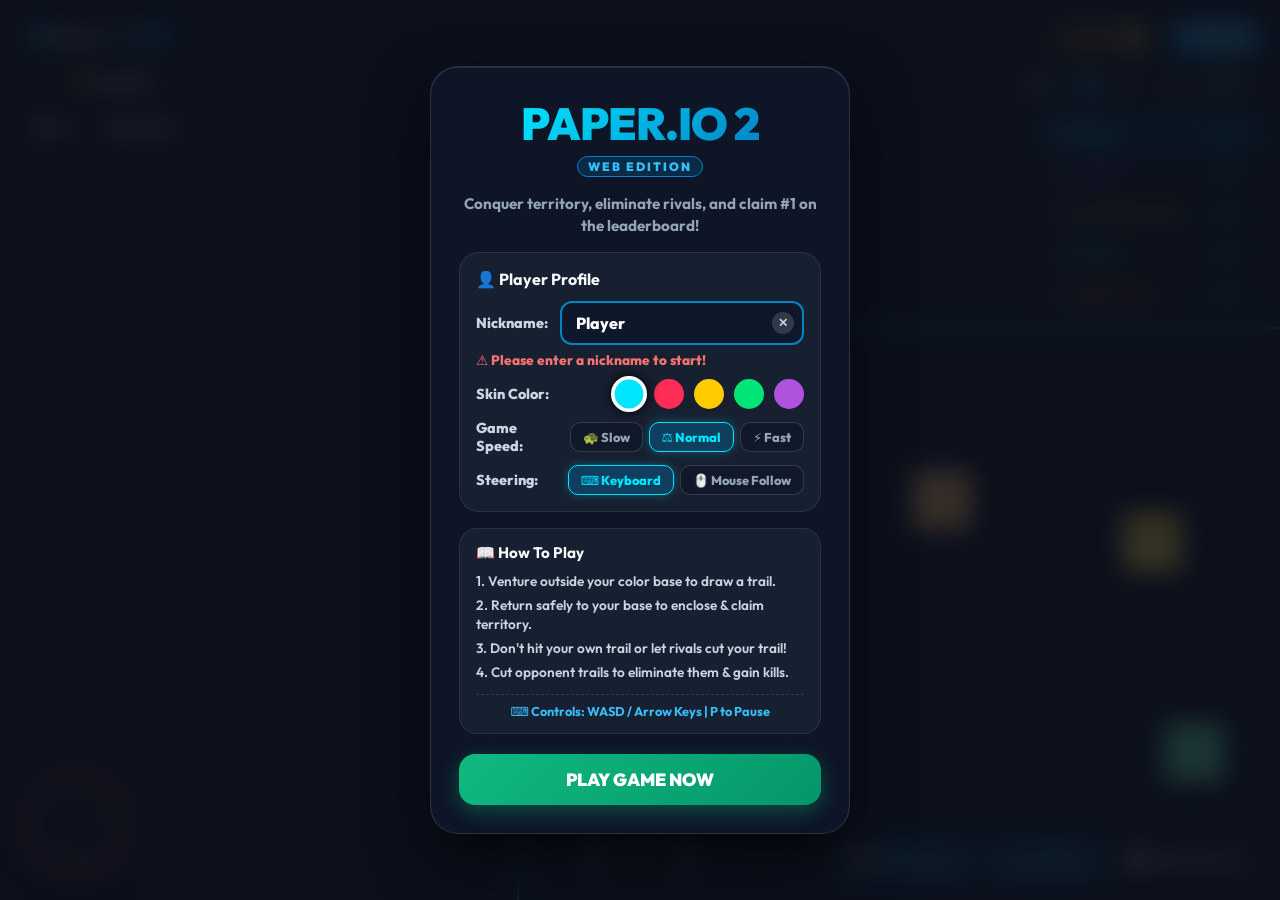
==== commit a60f0a33: "Fix text wrapping layout in Steering control button" ====
--- a/index.html
+++ b/index.html
@@ -130,7 +130,7 @@
                     <div class="input-row" style="margin-top: 10px;">
                         <label>Steering:</label>
                         <div class="control-mode-options">
-                            <button type="button" class="ctrl-mode-btn active" data-mode="keyboard" title="Keyboard Keys & D-Pad (Recommended - No Mouse Interference)">⌨️ Keyboard & D-Pad</button>
+                            <button type="button" class="ctrl-mode-btn active" data-mode="keyboard" title="Keyboard Keys & D-Pad (Recommended - No Mouse Interference)">⌨️ Keyboard</button>
                             <button type="button" class="ctrl-mode-btn" data-mode="mouse" title="Mouse Pointer Steering">🖱️ Mouse Follow</button>
                         </div>
                     </div>
--- a/style.css
+++ b/style.css
@@ -577,12 +577,17 @@
     background: rgba(15, 23, 42, 0.8);
     color: #94A3B8;
     border: 1.5px solid rgba(255, 255, 255, 0.15);
-    padding: 4px 10px;
+    padding: 6px 12px;
     border-radius: 10px;
     font-family: inherit;
     font-size: 0.8rem;
     font-weight: 800;
     cursor: pointer;
+    white-space: nowrap;
+    display: inline-flex;
+    align-items: center;
+    justify-content: center;
+    gap: 4px;
     transition: all 0.15s ease;
 }
 
@@ -607,12 +612,17 @@
     background: rgba(15, 23, 42, 0.8);
     color: #94A3B8;
     border: 1.5px solid rgba(255, 255, 255, 0.15);
-    padding: 4px 10px;
+    padding: 6px 12px;
     border-radius: 10px;
     font-family: inherit;
     font-size: 0.8rem;
     font-weight: 800;
     cursor: pointer;
+    white-space: nowrap;
+    display: inline-flex;
+    align-items: center;
+    justify-content: center;
+    gap: 4px;
     transition: all 0.15s ease;
 }
 
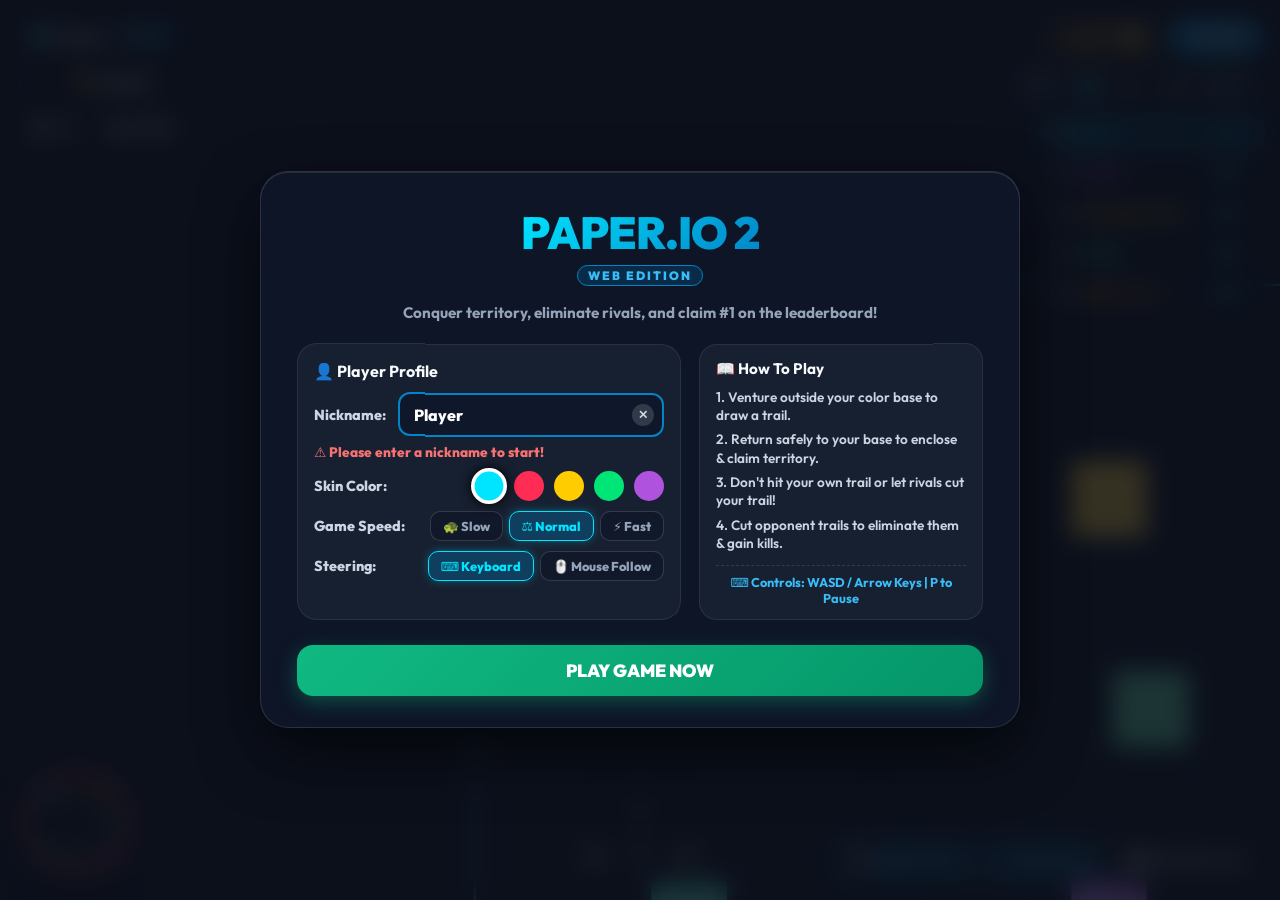
==== commit 0f16fdfc: "gthgmklg" ====
--- a/index.html
+++ b/index.html
@@ -97,56 +97,59 @@
                 </div>
                 <p class="subtitle">Conquer territory, eliminate rivals, and claim #1 on the leaderboard!</p>
 
-                <!-- Profile Customization Section -->
-                <div class="profile-editor">
-                    <h3>👤 Player Profile</h3>
-                    <div class="input-row">
-                        <label for="playerNameInput">Nickname:</label>
-                        <div class="name-input-wrapper">
-                            <input type="text" id="playerNameInput" placeholder="Enter Your Nickname" value="Player" maxlength="15" class="name-input" autocomplete="off">
-                            <button type="button" id="btn-clear-name" class="btn-clear" title="Clear Text">✕</button>
-                        </div>
-                    </div>
-                    <div id="nameValidationMsg" class="validation-msg hidden">⚠️ Please enter a nickname to start!</div>
-                    
-                    <div class="input-row" style="margin-top: 10px;">
-                        <label>Skin Color:</label>
-                        <div class="color-options">
-                            <button type="button" class="color-btn active" data-color="#00E5FF" style="background: #00E5FF;" title="Cyan"></button>
-                            <button type="button" class="color-btn" data-color="#FF2D55" style="background: #FF2D55;" title="Neon Pink"></button>
-                            <button type="button" class="color-btn" data-color="#FFCC00" style="background: #FFCC00;" title="Gold Yellow"></button>
-                            <button type="button" class="color-btn" data-color="#00E676" style="background: #00E676;" title="Emerald Green"></button>
-                            <button type="button" class="color-btn" data-color="#AF52DE" style="background: #AF52DE;" title="Purple"></button>
-                        </div>
-                    </div>
-                    <div class="input-row" style="margin-top: 10px;">
-                        <label>Game Speed:</label>
-                        <div class="speed-options">
-                            <button type="button" class="speed-btn" data-speed="slow" title="Slow & Easy Mode (140ms)">🐢 Slow</button>
-                            <button type="button" class="speed-btn active" data-speed="normal" title="Normal Balanced Mode (95ms)">⚖️ Normal</button>
-                            <button type="button" class="speed-btn" data-speed="fast" title="Fast Challenge Mode (60ms)">⚡ Fast</button>
-                        </div>
-                    </div>
-                    <div class="input-row" style="margin-top: 10px;">
-                        <label>Steering:</label>
-                        <div class="control-mode-options">
-                            <button type="button" class="ctrl-mode-btn active" data-mode="keyboard" title="Keyboard Keys & D-Pad (Recommended - No Mouse Interference)">⌨️ Keyboard</button>
-                            <button type="button" class="ctrl-mode-btn" data-mode="mouse" title="Mouse Pointer Steering">🖱️ Mouse Follow</button>
-                        </div>
-                    </div>
-                </div>
-
-                <!-- How To Play Instructions Section -->
-                <div class="control-instructions">
-                    <h3>📖 How To Play</h3>
-                    <div class="rules-grid">
-                        <div class="rule-item">1. Venture outside your color base to draw a trail.</div>
-                        <div class="rule-item">2. Return safely to your base to enclose &amp; claim territory.</div>
-                        <div class="rule-item">3. Don't hit your own trail or let rivals cut your trail!</div>
-                        <div class="rule-item">4. Cut opponent trails to eliminate them &amp; gain kills.</div>
-                    </div>
-                    <div class="controls-legend">
-                        <span>⌨️ Controls: <b>WASD</b> / <b>Arrow Keys</b> | <b>P</b> to Pause</span>
+                <!-- 2-Column Desktop Grid Wrapper -->
+                <div class="start-content-grid">
+                    <!-- Profile Customization Section -->
+                    <div class="profile-editor">
+                        <h3>👤 Player Profile</h3>
+                        <div class="input-row">
+                            <label for="playerNameInput">Nickname:</label>
+                            <div class="name-input-wrapper">
+                                <input type="text" id="playerNameInput" placeholder="Enter Your Nickname" value="Player" maxlength="15" class="name-input" autocomplete="off">
+                                <button type="button" id="btn-clear-name" class="btn-clear" title="Clear Text">✕</button>
+                            </div>
+                        </div>
+                        <div id="nameValidationMsg" class="validation-msg hidden">⚠️ Please enter a nickname to start!</div>
+                        
+                        <div class="input-row" style="margin-top: 10px;">
+                            <label>Skin Color:</label>
+                            <div class="color-options">
+                                <button type="button" class="color-btn active" data-color="#00E5FF" style="background: #00E5FF;" title="Cyan"></button>
+                                <button type="button" class="color-btn" data-color="#FF2D55" style="background: #FF2D55;" title="Neon Pink"></button>
+                                <button type="button" class="color-btn" data-color="#FFCC00" style="background: #FFCC00;" title="Gold Yellow"></button>
+                                <button type="button" class="color-btn" data-color="#00E676" style="background: #00E676;" title="Emerald Green"></button>
+                                <button type="button" class="color-btn" data-color="#AF52DE" style="background: #AF52DE;" title="Purple"></button>
+                            </div>
+                        </div>
+                        <div class="input-row" style="margin-top: 10px;">
+                            <label>Game Speed:</label>
+                            <div class="speed-options">
+                                <button type="button" class="speed-btn" data-speed="slow" title="Slow & Easy Mode (140ms)">🐢 Slow</button>
+                                <button type="button" class="speed-btn active" data-speed="normal" title="Normal Balanced Mode (95ms)">⚖️ Normal</button>
+                                <button type="button" class="speed-btn" data-speed="fast" title="Fast Challenge Mode (60ms)">⚡ Fast</button>
+                            </div>
+                        </div>
+                        <div class="input-row" style="margin-top: 10px;">
+                            <label>Steering:</label>
+                            <div class="control-mode-options">
+                                <button type="button" class="ctrl-mode-btn active" data-mode="keyboard" title="Keyboard Keys & D-Pad (Recommended - No Mouse Interference)">⌨️ Keyboard</button>
+                                <button type="button" class="ctrl-mode-btn" data-mode="mouse" title="Mouse Pointer Steering">🖱️ Mouse Follow</button>
+                            </div>
+                        </div>
+                    </div>
+
+                    <!-- How To Play Instructions Section -->
+                    <div class="control-instructions">
+                        <h3>📖 How To Play</h3>
+                        <div class="rules-grid">
+                            <div class="rule-item">1. Venture outside your color base to draw a trail.</div>
+                            <div class="rule-item">2. Return safely to your base to enclose &amp; claim territory.</div>
+                            <div class="rule-item">3. Don't hit your own trail or let rivals cut your trail!</div>
+                            <div class="rule-item">4. Cut opponent trails to eliminate them &amp; gain kills.</div>
+                        </div>
+                        <div class="controls-legend">
+                            <span>⌨️ Controls: <b>WASD</b> / <b>Arrow Keys</b> | <b>P</b> to Pause</span>
+                        </div>
                     </div>
                 </div>
 
--- a/style.css
+++ b/style.css
@@ -400,9 +400,9 @@
 }
 
 .overlay-card {
-    width: 420px;
+    width: 460px;
     max-width: 92vw;
-    max-height: 90vh;
+    max-height: 92vh;
     overflow-y: auto;
     padding: 28px;
     border-radius: 28px;
@@ -411,6 +411,38 @@
     flex-direction: column;
     gap: 16px;
     animation: modalAppear 0.3s cubic-bezier(0.16, 1, 0.3, 1);
+}
+
+.overlay-card.start-card {
+    width: 760px;
+    max-width: 94vw;
+    padding: 32px 36px;
+}
+
+.start-content-grid {
+    display: grid;
+    grid-template-columns: 1.15fr 0.85fr;
+    gap: 18px;
+    text-align: left;
+    margin: 4px 0;
+}
+
+.overlay-card::-webkit-scrollbar {
+    width: 6px;
+}
+
+.overlay-card::-webkit-scrollbar-track {
+    background: rgba(15, 23, 42, 0.5);
+    border-radius: 4px;
+}
+
+.overlay-card::-webkit-scrollbar-thumb {
+    background: rgba(56, 189, 248, 0.4);
+    border-radius: 4px;
+}
+
+.overlay-card::-webkit-scrollbar-thumb:hover {
+    background: #00E5FF;
 }
 
 @keyframes modalAppear {
@@ -1023,6 +1055,8 @@
     .bottom-right-hud { bottom: 14px; right: 14px; }
     .btn-demo, .btn-demo-sec { padding: 6px 10px; font-size: 0.75rem; }
     .overlay-card { padding: 20px; width: 95vw; }
+    .overlay-card.start-card { width: 95vw; padding: 20px; }
+    .start-content-grid { grid-template-columns: 1fr; gap: 12px; }
     .stats-summary-grid { grid-template-columns: repeat(2, 1fr); }
     .flex-actions { flex-direction: column; }
 }
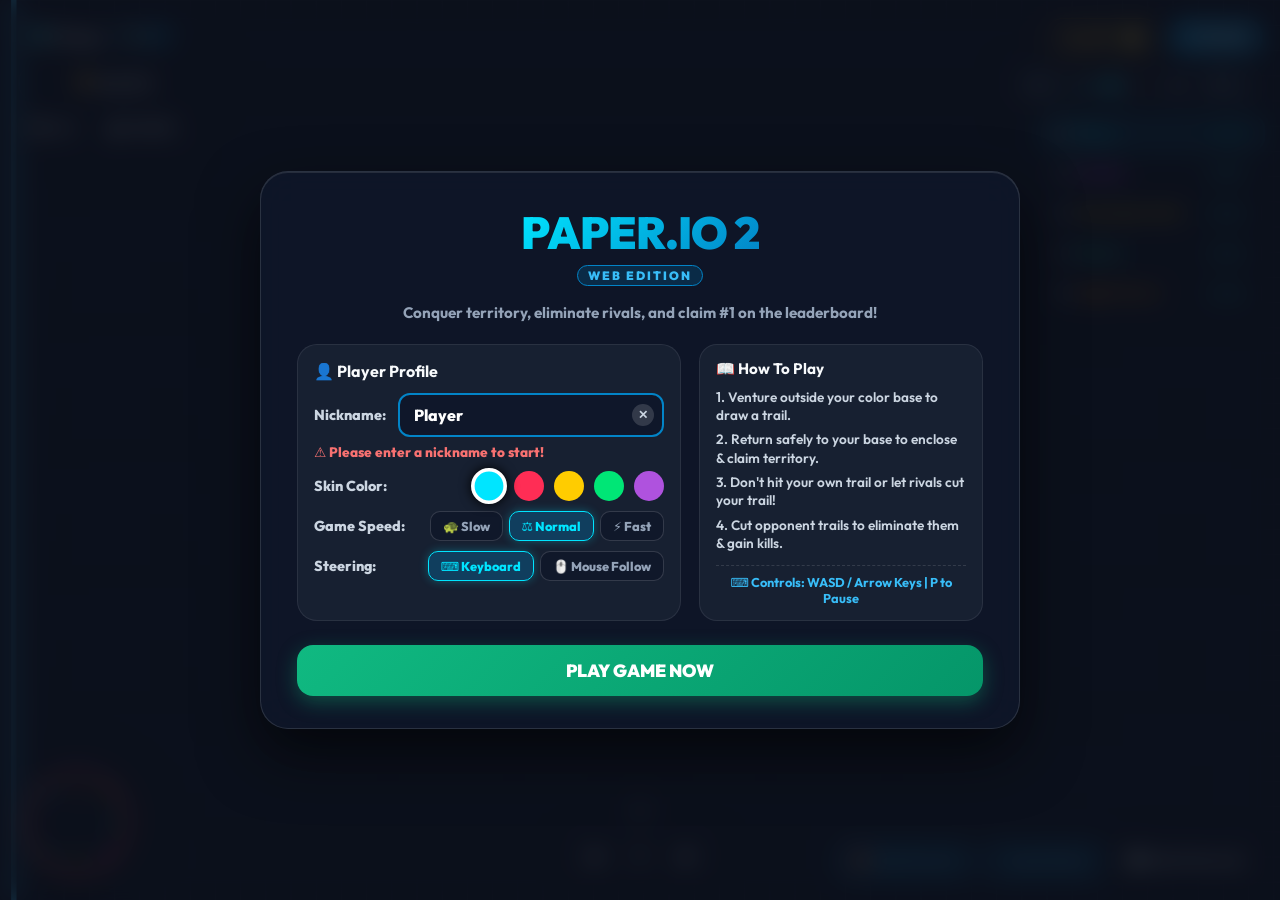
==== commit 513c4a4e: "gthgmklg" ====
--- a/index.html
+++ b/index.html
@@ -51,8 +51,8 @@
             
             <div class="zoom-controls">
                 <button id="btn-zoom-out" class="btn-zoom" title="Zoom Out (Wide Arena View)">🔍 -</button>
-                <input type="range" id="zoomSlider" min="15" max="150" value="35" class="zoom-slider" title="Zoom Level Slider">
-                <span id="zoomLabel" class="zoom-label">35%</span>
+                <input type="range" id="zoomSlider" min="30" max="150" value="90" class="zoom-slider" title="Zoom Level Slider">
+                <span id="zoomLabel" class="zoom-label">90%</span>
                 <button id="btn-zoom-in" class="btn-zoom" title="Zoom In">🔍 +</button>
             </div>
             
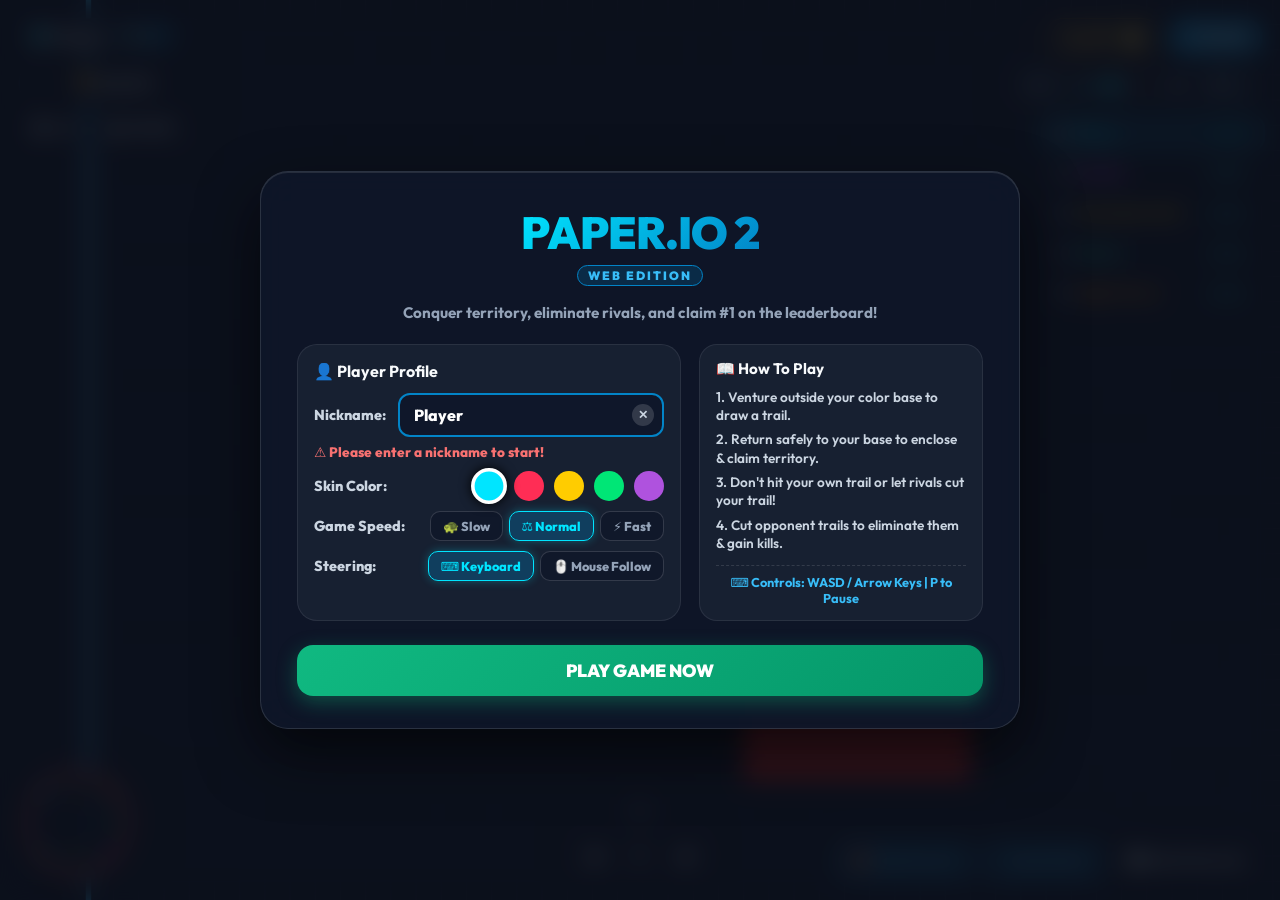
==== commit 1d35ef03: "Fix mobile screen button layout and dynamic viewport safe area insets" ====
--- a/index.html
+++ b/index.html
@@ -2,7 +2,7 @@
 <html lang="en">
 <head>
     <meta charset="UTF-8">
-    <meta name="viewport" content="width=device-width, initial-scale=1.0">
+    <meta name="viewport" content="width=device-width, initial-scale=1.0, maximum-scale=1.0, user-scalable=no, viewport-fit=cover">
     <title>Paper.io 2 - Web Edition</title>
     <meta name="description" content="Paper.io 2 Official Web Clone - Capture territory, eliminate rivals, and conquer the leaderboard!">
     <!-- Google Fonts -->
--- a/style.css
+++ b/style.css
@@ -1042,21 +1042,123 @@
     margin-top: 4px;
 }
 
-/* --- Responsive Media Queries --- */
+/* --- Responsive Media Queries for Mobile & Tablets --- */
 @media (max-width: 768px) {
-    .top-left-hud { top: 12px; left: 12px; gap: 8px; }
-    .top-right-hud { top: 12px; right: 12px; }
-    .score-pill { width: 150px; height: 34px; }
-    #playerPctText { font-size: 0.95rem; }
-    .leaderboard-cards { width: 170px; }
-    .lb-card { font-size: 0.8rem; padding: 4px 8px; }
-    .bottom-left-hud { bottom: 14px; left: 14px; }
-    .minimap-container { width: 85px; height: 85px; }
-    .bottom-right-hud { bottom: 14px; right: 14px; }
-    .btn-demo, .btn-demo-sec { padding: 6px 10px; font-size: 0.75rem; }
-    .overlay-card { padding: 20px; width: 95vw; }
-    .overlay-card.start-card { width: 95vw; padding: 20px; }
-    .start-content-grid { grid-template-columns: 1fr; gap: 12px; }
-    .stats-summary-grid { grid-template-columns: repeat(2, 1fr); }
-    .flex-actions { flex-direction: column; }
-}
+    body, html, .game-wrapper {
+        height: 100vh;
+        height: 100dvh;
+    }
+
+    /* Top HUD Adjustments */
+    .top-left-hud { 
+        top: max(10px, env(safe-area-inset-top)); 
+        left: max(10px, env(safe-area-inset-left)); 
+        gap: 6px; 
+    }
+    .top-right-hud { 
+        top: max(10px, env(safe-area-inset-top)); 
+        right: max(10px, env(safe-area-inset-right)); 
+        gap: 6px;
+    }
+    .score-pill { width: 140px; height: 32px; }
+    #playerPctText { font-size: 0.85rem; }
+    .leaderboard-cards { width: 150px; gap: 4px; }
+    .lb-card { font-size: 0.75rem; padding: 3px 6px; }
+    .coins-badge { padding: 4px 10px; font-size: 0.95rem; }
+    .btn-pause { padding: 6px 10px; font-size: 0.8rem; }
+    .zoom-controls { padding: 3px 6px; }
+    .zoom-slider { width: 50px; }
+    .btn-zoom { padding: 2px 6px; font-size: 0.75rem; }
+
+    /* Bottom HUD Adjustments (Fix for buttons falling under phone screen) */
+    .bottom-left-hud { 
+        bottom: calc(12px + env(safe-area-inset-bottom, 0px)); 
+        left: max(10px, env(safe-area-inset-left)); 
+    }
+    .minimap-container { width: 75px; height: 75px; }
+
+    .bottom-right-hud { 
+        bottom: calc(12px + env(safe-area-inset-bottom, 0px)); 
+        right: max(10px, env(safe-area-inset-right)); 
+        flex-direction: column;
+        gap: 5px;
+    }
+    .btn-demo, .btn-demo-sec { 
+        padding: 5px 9px; 
+        font-size: 0.72rem; 
+        border-radius: 8px;
+    }
+
+    .bottom-center-hud {
+        bottom: calc(12px + env(safe-area-inset-bottom, 0px));
+    }
+    .dpad-btn {
+        width: 38px;
+        height: 38px;
+        font-size: 0.95rem;
+        border-radius: 8px;
+    }
+
+    /* Overlay Cards & Start Menu Adjustments for Mobile */
+    .overlay, .modal {
+        padding: 12px;
+        align-items: flex-start;
+        overflow-y: auto;
+    }
+    .overlay-card { 
+        padding: 16px; 
+        width: 100%; 
+        max-width: 480px; 
+        max-height: calc(100dvh - 24px); 
+        gap: 12px;
+        margin: auto;
+    }
+    .overlay-card.start-card { 
+        width: 100%; 
+        max-width: 480px; 
+        padding: 16px; 
+        gap: 10px;
+    }
+    .logo-title { font-size: 2rem; }
+    .logo-badge { font-size: 0.65rem; }
+    .subtitle { font-size: 0.8rem; }
+    .start-content-grid { 
+        grid-template-columns: 1fr; 
+        gap: 10px; 
+    }
+    .profile-editor { padding: 12px; border-radius: 14px; }
+    .profile-editor h3 { font-size: 0.9rem; margin-bottom: 8px; }
+    .name-input { font-size: 0.88rem; padding: 7px 30px 7px 10px; }
+    .color-btn { width: 24px; height: 24px; }
+    .speed-btn, .ctrl-mode-btn { font-size: 0.72rem; padding: 4px 8px; }
+    .control-instructions { padding: 10px 12px; border-radius: 14px; }
+    .control-instructions h3 { font-size: 0.85rem; }
+    .rules-grid { font-size: 0.78rem; gap: 4px; }
+    .btn-play { padding: 10px; font-size: 0.95rem; border-radius: 12px; }
+    .stats-summary-grid { grid-template-columns: repeat(2, 1fr); padding: 10px; gap: 8px; }
+    .stat-value { font-size: 1rem; }
+    .flex-actions { flex-direction: column; gap: 8px; }
+}
+
+@media (max-width: 480px) {
+    /* Very Small Phones */
+    .top-right-hud .zoom-controls, 
+    .top-right-hud .leaderboard-cards {
+        display: none !important; /* Hide non-essential zoom/leaderboard clutter on small screens */
+    }
+    .bottom-right-hud {
+        bottom: calc(10px + env(safe-area-inset-bottom, 0px));
+        right: max(6px, env(safe-area-inset-right));
+    }
+    .btn-demo, .btn-demo-sec {
+        font-size: 0.68rem;
+        padding: 4px 7px;
+    }
+    .bottom-left-hud {
+        bottom: calc(10px + env(safe-area-inset-bottom, 0px));
+        left: max(6px, env(safe-area-inset-left));
+    }
+    .minimap-container { width: 60px; height: 60px; }
+    .dpad-btn { width: 34px; height: 34px; font-size: 0.85rem; }
+}
+
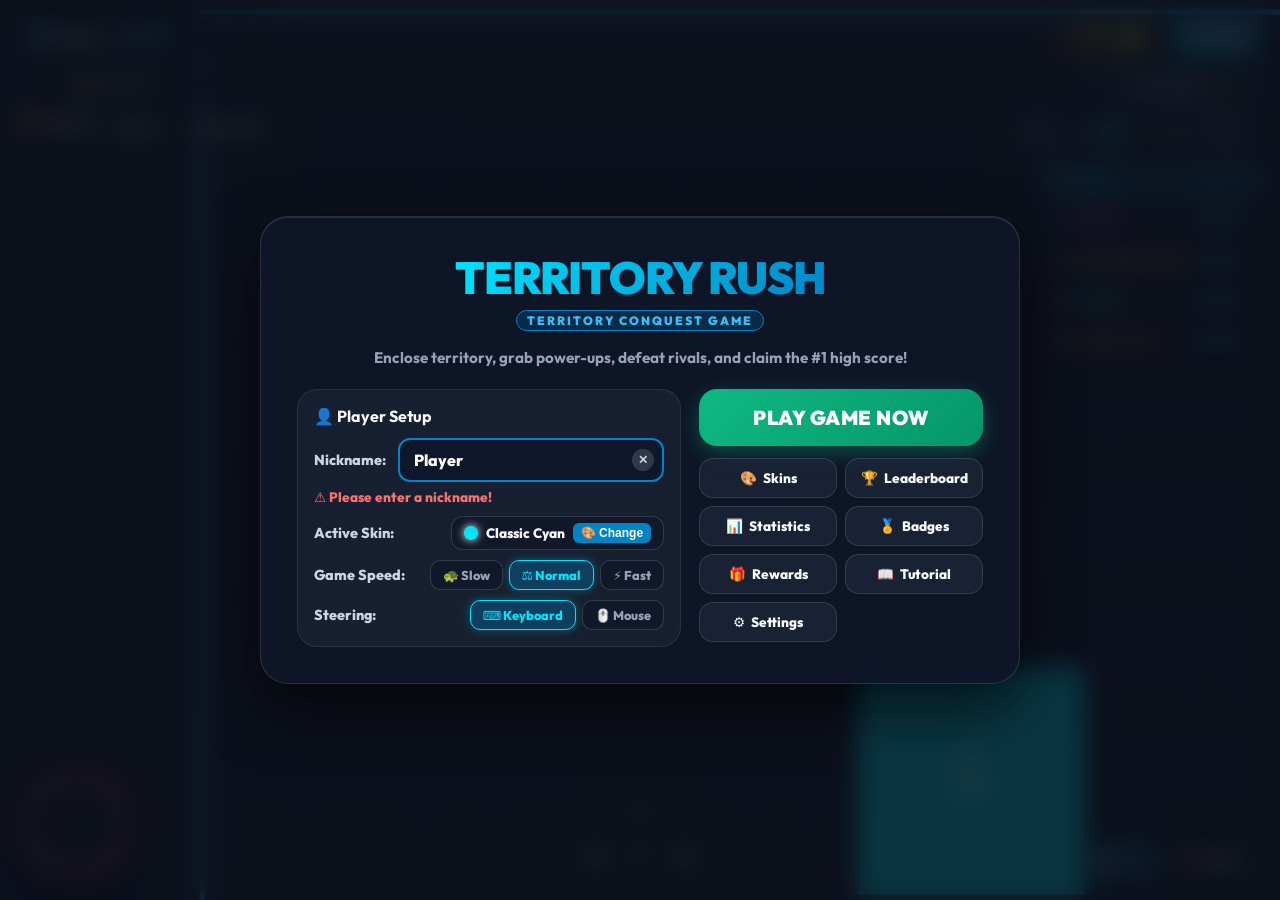
==== commit 298d353a: "Upgrade web game to TERRITORY RUSH with modern arcade UI, score system, 6 skins, achievements, 7-day" ====
--- a/index.html
+++ b/index.html
@@ -3,8 +3,8 @@
 <head>
     <meta charset="UTF-8">
     <meta name="viewport" content="width=device-width, initial-scale=1.0, maximum-scale=1.0, user-scalable=no, viewport-fit=cover">
-    <title>Paper.io 2 - Web Edition</title>
-    <meta name="description" content="Paper.io 2 Official Web Clone - Capture territory, eliminate rivals, and conquer the leaderboard!">
+    <title>TERRITORY RUSH - Territory Conquest Game</title>
+    <meta name="description" content="TERRITORY RUSH - Conquer territory, collect power-ups, eliminate rivals, and dominate the global leaderboard!">
     <!-- Google Fonts -->
     <link rel="preconnect" href="https://fonts.googleapis.com">
     <link rel="preconnect" href="https://fonts.gstatic.com" crossorigin>
@@ -16,18 +16,21 @@
         <!-- Main Fullscreen Game Canvas -->
         <canvas id="gameCanvas"></canvas>
 
-        <!-- Top Left Score Badges & Profile -->
+        <!-- Top Left Score Badges & Profile HUD -->
         <div class="top-left-hud">
-            <div class="profile-pill">
+            <div class="profile-pill" id="profilePill" title="Click to view Profile & Statistics">
                 <span id="hudColorDot" class="color-dot" style="background: #00E5FF;"></span>
                 <span id="hudPlayerName" class="profile-name">Player</span>
-                <button id="btn-edit-profile" class="btn-edit-small" title="Edit Profile / Nickname">✏️ Edit</button>
-            </div>
-            <div class="score-pill" title="Territory Captured %">
-                <div id="playerPctFill" class="score-fill" style="width: 0%;"></div>
-                <span id="playerPctText">🏆 0.00 %</span>
+                <button id="btn-edit-profile" class="btn-edit-small" title="Edit Nickname">✏️ Edit</button>
+            </div>
+            <div class="score-pill" title="Current Score">
+                <span id="playerScoreText">⭐ 0 PTS</span>
             </div>
             <div class="hud-stats-row">
+                <div class="territory-pill" title="Territory Captured %">
+                    <div id="playerPctFill" class="score-fill" style="width: 0%;"></div>
+                    <span id="playerPctText">🏆 0.00 %</span>
+                </div>
                 <div class="kills-pill" title="Rivals Eliminated">
                     <span class="skull-icon">💀</span>
                     <span id="playerKillsText">x0</span>
@@ -43,21 +46,28 @@
         <div class="top-right-hud">
             <div class="top-actions-row">
                 <div class="coins-badge" title="Total Gold Coins">
-                    <span id="coinsText">12,591</span>
+                    <span id="coinsText">0</span>
                     <span class="coin-icon">🪙</span>
                 </div>
                 <button id="btn-pause-hud" class="btn-pause" title="Pause Game (P)">⏸ PAUSE</button>
+            </div>
+            
+            <!-- Active Power-Up Status Container -->
+            <div id="activePowerupContainer" class="powerup-status-hud hidden">
+                <span id="powerupIcon" class="powerup-icon">⚡</span>
+                <span id="powerupName" class="powerup-name">Speed Boost</span>
+                <span id="powerupTimer" class="powerup-timer">6s</span>
             </div>
             
             <div class="zoom-controls">
-                <button id="btn-zoom-out" class="btn-zoom" title="Zoom Out (Wide Arena View)">🔍 -</button>
+                <button id="btn-zoom-out" class="btn-zoom" title="Zoom Out (Wide View)">🔍 -</button>
                 <input type="range" id="zoomSlider" min="30" max="150" value="90" class="zoom-slider" title="Zoom Level Slider">
                 <span id="zoomLabel" class="zoom-label">90%</span>
                 <button id="btn-zoom-in" class="btn-zoom" title="Zoom In">🔍 +</button>
             </div>
             
             <div id="leaderboardList" class="leaderboard-cards">
-                <!-- Dynamic Paper.io 2 Leaderboard Cards -->
+                <!-- Dynamic Territory Rush Leaderboard Cards -->
             </div>
         </div>
 
@@ -69,14 +79,13 @@
             </div>
         </div>
 
-        <!-- Bottom Right Feature & Rewards Controls -->
+        <!-- Bottom Right Quick Actions HUD -->
         <div class="bottom-right-hud">
-            <button id="btn-daily-reward" class="btn-demo" title="Claim Free Daily Reward Coins">🎁 Daily Reward</button>
-            <button id="btn-speed-boost" class="btn-demo" title="Activate Temporary Speed Boost">⚡ Speed Boost</button>
-            <button id="btn-db-modal" class="btn-demo-sec" title="View Saved Match Records & Leaderboard">📊 Match Records</button>
-        </div>
-
-        <!-- Bottom Center On-Screen Controls for Touch / Mouse Click -->
+            <button id="btn-hud-powerup" class="btn-demo" title="Dash Surge (Spacebar)">💨 Dash</button>
+            <button id="btn-db-modal" class="btn-demo-sec" title="Leaderboard">🏆 Ranks</button>
+        </div>
+
+        <!-- Bottom Center On-Screen D-Pad Controls for Mobile / Touch -->
         <div class="bottom-center-hud">
             <div class="dpad">
                 <button id="btn-up" class="dpad-btn dpad-up" aria-label="Move Up">▲</button>
@@ -88,88 +97,83 @@
             </div>
         </div>
 
-        <!-- Landing / Start Game Overlay -->
+        <!-- Landing / Start Game Arcade Screen -->
         <div id="startOverlay" class="overlay">
             <div class="overlay-card start-card glass-panel">
                 <div class="game-logo">
-                    <h1 class="logo-title">PAPER.IO 2</h1>
-                    <span class="logo-badge">WEB EDITION</span>
-                </div>
-                <p class="subtitle">Conquer territory, eliminate rivals, and claim #1 on the leaderboard!</p>
-
-                <!-- 2-Column Desktop Grid Wrapper -->
+                    <h1 class="logo-title">TERRITORY RUSH</h1>
+                    <span class="logo-badge">TERRITORY CONQUEST GAME</span>
+                </div>
+                <p class="subtitle">Enclose territory, grab power-ups, defeat rivals, and claim the #1 high score!</p>
+
+                <!-- Profile Customization & Quick Actions Grid -->
                 <div class="start-content-grid">
-                    <!-- Profile Customization Section -->
+                    <!-- Profile Setup Section -->
                     <div class="profile-editor">
-                        <h3>👤 Player Profile</h3>
+                        <h3>👤 Player Setup</h3>
                         <div class="input-row">
                             <label for="playerNameInput">Nickname:</label>
                             <div class="name-input-wrapper">
-                                <input type="text" id="playerNameInput" placeholder="Enter Your Nickname" value="Player" maxlength="15" class="name-input" autocomplete="off">
+                                <input type="text" id="playerNameInput" placeholder="Enter Nickname" value="Player" maxlength="15" class="name-input" autocomplete="off">
                                 <button type="button" id="btn-clear-name" class="btn-clear" title="Clear Text">✕</button>
                             </div>
                         </div>
-                        <div id="nameValidationMsg" class="validation-msg hidden">⚠️ Please enter a nickname to start!</div>
+                        <div id="nameValidationMsg" class="validation-msg hidden">⚠️ Please enter a nickname!</div>
                         
                         <div class="input-row" style="margin-top: 10px;">
-                            <label>Skin Color:</label>
-                            <div class="color-options">
-                                <button type="button" class="color-btn active" data-color="#00E5FF" style="background: #00E5FF;" title="Cyan"></button>
-                                <button type="button" class="color-btn" data-color="#FF2D55" style="background: #FF2D55;" title="Neon Pink"></button>
-                                <button type="button" class="color-btn" data-color="#FFCC00" style="background: #FFCC00;" title="Gold Yellow"></button>
-                                <button type="button" class="color-btn" data-color="#00E676" style="background: #00E676;" title="Emerald Green"></button>
-                                <button type="button" class="color-btn" data-color="#AF52DE" style="background: #AF52DE;" title="Purple"></button>
+                            <label>Active Skin:</label>
+                            <div class="selected-skin-preview" id="currentSkinPreview">
+                                <span id="skinPreviewDot" class="color-dot" style="background: #00E5FF;"></span>
+                                <span id="skinPreviewName">Classic Cyan</span>
+                                <button type="button" id="btn-open-skins-quick" class="btn-skin-change">🎨 Change</button>
                             </div>
                         </div>
                         <div class="input-row" style="margin-top: 10px;">
                             <label>Game Speed:</label>
                             <div class="speed-options">
-                                <button type="button" class="speed-btn" data-speed="slow" title="Slow & Easy Mode (140ms)">🐢 Slow</button>
-                                <button type="button" class="speed-btn active" data-speed="normal" title="Normal Balanced Mode (95ms)">⚖️ Normal</button>
-                                <button type="button" class="speed-btn" data-speed="fast" title="Fast Challenge Mode (60ms)">⚡ Fast</button>
+                                <button type="button" class="speed-btn" data-speed="slow" title="Slow Mode (130ms)">🐢 Slow</button>
+                                <button type="button" class="speed-btn active" data-speed="normal" title="Normal Mode (95ms)">⚖️ Normal</button>
+                                <button type="button" class="speed-btn" data-speed="fast" title="Fast Mode (60ms)">⚡ Fast</button>
                             </div>
                         </div>
                         <div class="input-row" style="margin-top: 10px;">
                             <label>Steering:</label>
                             <div class="control-mode-options">
-                                <button type="button" class="ctrl-mode-btn active" data-mode="keyboard" title="Keyboard Keys & D-Pad (Recommended - No Mouse Interference)">⌨️ Keyboard</button>
-                                <button type="button" class="ctrl-mode-btn" data-mode="mouse" title="Mouse Pointer Steering">🖱️ Mouse Follow</button>
+                                <button type="button" class="ctrl-mode-btn active" data-mode="keyboard" title="Keyboard & D-Pad">⌨️ Keyboard</button>
+                                <button type="button" class="ctrl-mode-btn" data-mode="mouse" title="Mouse Follow">🖱️ Mouse</button>
                             </div>
                         </div>
                     </div>
 
-                    <!-- How To Play Instructions Section -->
-                    <div class="control-instructions">
-                        <h3>📖 How To Play</h3>
-                        <div class="rules-grid">
-                            <div class="rule-item">1. Venture outside your color base to draw a trail.</div>
-                            <div class="rule-item">2. Return safely to your base to enclose &amp; claim territory.</div>
-                            <div class="rule-item">3. Don't hit your own trail or let rivals cut your trail!</div>
-                            <div class="rule-item">4. Cut opponent trails to eliminate them &amp; gain kills.</div>
-                        </div>
-                        <div class="controls-legend">
-                            <span>⌨️ Controls: <b>WASD</b> / <b>Arrow Keys</b> | <b>P</b> to Pause</span>
-                        </div>
-                    </div>
-                </div>
-
-                <div class="overlay-actions">
-                    <button id="btn-start-play" class="btn-play pulse-animation">PLAY GAME NOW</button>
-                </div>
-            </div>
-        </div>
-
-        <!-- Top Center Live Toast / Kill Feed Notifications -->
+                    <!-- Main Arcade Navigation Buttons Grid -->
+                    <div class="menu-buttons-grid">
+                        <button id="btn-start-play" class="btn-play btn-cta pulse-animation">PLAY GAME NOW</button>
+                        <div class="arcade-buttons-row">
+                            <button id="btn-menu-skins" class="btn-arcade"><span class="btn-icon">🎨</span> Skins</button>
+                            <button id="btn-menu-leaderboard" class="btn-arcade"><span class="btn-icon">🏆</span> Leaderboard</button>
+                            <button id="btn-menu-stats" class="btn-arcade"><span class="btn-icon">📊</span> Statistics</button>
+                            <button id="btn-menu-achievements" class="btn-arcade"><span class="btn-icon">🏅</span> Badges</button>
+                            <button id="btn-menu-daily" class="btn-arcade"><span class="btn-icon">🎁</span> Rewards</button>
+                            <button id="btn-menu-howto" class="btn-arcade"><span class="btn-icon">📖</span> Tutorial</button>
+                            <button id="btn-menu-settings" class="btn-arcade"><span class="btn-icon">⚙️</span> Settings</button>
+                        </div>
+                    </div>
+                </div>
+            </div>
+        </div>
+
+        <!-- Top Center Live Toast / Feed Notifications -->
         <div id="killFeed" class="kill-feed"></div>
 
         <!-- Pause Menu Overlay -->
         <div id="pauseOverlay" class="overlay hidden">
             <div class="overlay-card pause-card glass-panel">
                 <h1 class="pause-title">⏸ GAME PAUSED</h1>
-                <p class="subtitle">Take a breather or restart your match</p>
+                <p class="subtitle">Match frozen. Choose an action below.</p>
                 <div class="pause-actions">
                     <button id="btn-resume-game" class="btn-play">▶ RESUME MATCH</button>
                     <button id="btn-restart-paused" class="btn-secondary">🔄 RESTART MATCH</button>
+                    <button id="btn-settings-paused" class="btn-secondary">⚙️ SETTINGS</button>
                     <button id="btn-main-menu-paused" class="btn-danger">🏠 MAIN MENU</button>
                 </div>
             </div>
@@ -178,12 +182,16 @@
         <!-- Game Over / Victory Screen Overlay -->
         <div id="gameOverlay" class="overlay hidden">
             <div class="overlay-card gameover-card glass-panel">
-                <h1 id="overlayTitle">YOU DIED</h1>
+                <h1 id="overlayTitle">GAME OVER</h1>
+                <div id="newHighScoreBadge" class="highscore-badge hidden">🏆 NEW HIGH SCORE!</div>
                 <div id="overlayDeathReason" class="death-reason-badge"></div>
-                <p id="overlaySubtitle">Conquered 0.00% of the arena</p>
                 
-                <!-- Match Summary Grid -->
+                <!-- Match Detailed Results Summary Grid -->
                 <div class="stats-summary-grid">
+                    <div class="stat-box">
+                        <span class="stat-label">Final Score</span>
+                        <span id="overlayScoreStat" class="stat-value highlight-score">0</span>
+                    </div>
                     <div class="stat-box">
                         <span class="stat-label">Territory</span>
                         <span id="overlayPctStat" class="stat-value">0.00%</span>
@@ -193,12 +201,24 @@
                         <span id="overlayKillsStat" class="stat-value">0</span>
                     </div>
                     <div class="stat-box">
-                        <span class="stat-label">Coins</span>
+                        <span class="stat-label">Coins Earned</span>
                         <span id="overlayCoinsStat" class="stat-value">+0</span>
                     </div>
                     <div class="stat-box">
-                        <span class="stat-label">Time</span>
+                        <span class="stat-label">Time Survived</span>
                         <span id="overlayTimeStat" class="stat-value">00:00</span>
+                    </div>
+                    <div class="stat-box">
+                        <span class="stat-label">Final Rank</span>
+                        <span id="overlayRankStat" class="stat-value">#1</span>
+                    </div>
+                    <div class="stat-box">
+                        <span class="stat-label">Best Score</span>
+                        <span id="overlayBestScoreStat" class="stat-value">0</span>
+                    </div>
+                    <div class="stat-box">
+                        <span class="stat-label">Best Territory</span>
+                        <span id="overlayBestPctStat" class="stat-value">0.00%</span>
                     </div>
                 </div>
 
@@ -206,41 +226,45 @@
                 
                 <div class="overlay-actions flex-actions">
                     <button id="btn-restart" class="btn-play">🎮 PLAY AGAIN</button>
+                    <button id="btn-gameover-leaderboard" class="btn-secondary">🏆 LEADERBOARD</button>
                     <button id="btn-main-menu-gameover" class="btn-secondary">🏠 MAIN MENU</button>
                 </div>
             </div>
         </div>
 
-        <!-- Daily Reward Gift Modal -->
-        <div id="rewardModal" class="modal hidden">
-            <div class="modal-card reward-card glass-panel">
-                <div class="gift-icon">🎁</div>
-                <h2 class="modal-title">Daily Gift Reward!</h2>
-                <p class="modal-sub">Claim your bonus reward for playing today:</p>
-                <div class="reward-box">
-                    <div>🪙 +1,000 GOLD COINS</div>
-                    <div class="reward-sub">⚡ 10s Speed Surge Boost</div>
-                </div>
-                <button id="btn-claim-reward" class="btn-play btn-gold">CLAIM REWARD 🎉</button>
-            </div>
-        </div>
-
-        <!-- JDBC & Match Records Leaderboard Modal -->
+        <!-- 🎨 Skins Selection Modal -->
+        <div id="skinsModal" class="modal hidden">
+            <div class="modal-card skins-modal-card glass-panel">
+                <div class="modal-header">
+                    <h2>🎨 Skins Workshop</h2>
+                    <button class="btn-close close-modal-btn" data-target="skinsModal">&times;</button>
+                </div>
+                <div class="modal-body">
+                    <div class="skins-grid" id="skinsGrid">
+                        <!-- Dynamic Skins Cards -->
+                    </div>
+                </div>
+            </div>
+        </div>
+
+        <!-- 🏆 Global Leaderboard Modal -->
         <div id="dbModal" class="modal hidden">
             <div class="modal-card leaderboard-modal-card glass-panel">
                 <div class="modal-header">
-                    <h2>🏆 Top Leaderboard &amp; Match Database</h2>
-                    <button id="btn-close-modal" class="btn-close" aria-label="Close Modal">&times;</button>
+                    <h2>🏆 Global Leaderboard & Match Records</h2>
+                    <button class="btn-close close-modal-btn" data-target="dbModal">&times;</button>
                 </div>
                 <div class="modal-body">
                     <table class="db-table">
                         <thead>
                             <tr>
                                 <th>Rank</th>
-                                <th>Timestamp</th>
-                                <th>Winner</th>
-                                <th>Territory %</th>
-                                <th>Duration</th>
+                                <th>Player</th>
+                                <th>Score</th>
+                                <th>Territory</th>
+                                <th>Kills</th>
+                                <th>Time</th>
+                                <th>Date</th>
                             </tr>
                         </thead>
                         <tbody id="dbHistoryBody"></tbody>
@@ -248,6 +272,163 @@
                 </div>
             </div>
         </div>
+
+        <!-- 📊 Player Statistics Modal -->
+        <div id="statsModal" class="modal hidden">
+            <div class="modal-card glass-panel">
+                <div class="modal-header">
+                    <h2>📊 Career Statistics</h2>
+                    <button class="btn-close close-modal-btn" data-target="statsModal">&times;</button>
+                </div>
+                <div class="modal-body">
+                    <div class="stats-overview-grid">
+                        <div class="stat-card-item">
+                            <span class="stat-card-num" id="statTotalMatches">0</span>
+                            <span class="stat-card-label">Total Matches</span>
+                        </div>
+                        <div class="stat-card-item">
+                            <span class="stat-card-num" id="statTotalWins">0</span>
+                            <span class="stat-card-label">Victories (#1)</span>
+                        </div>
+                        <div class="stat-card-item">
+                            <span class="stat-card-num" id="statBestScore">0</span>
+                            <span class="stat-card-label">Best Score</span>
+                        </div>
+                        <div class="stat-card-item">
+                            <span class="stat-card-num" id="statBestTerritory">0.00%</span>
+                            <span class="stat-card-label">Best Territory</span>
+                        </div>
+                        <div class="stat-card-item">
+                            <span class="stat-card-num" id="statTotalKills">0</span>
+                            <span class="stat-card-label">Total Kills</span>
+                        </div>
+                        <div class="stat-card-item">
+                            <span class="stat-card-num" id="statTotalCoins">0</span>
+                            <span class="stat-card-label">Total Coins</span>
+                        </div>
+                        <div class="stat-card-item">
+                            <span class="stat-card-num" id="statAvgScore">0</span>
+                            <span class="stat-card-label">Avg Score</span>
+                        </div>
+                        <div class="stat-card-item">
+                            <span class="stat-card-num" id="statAvgTerritory">0.00%</span>
+                            <span class="stat-card-label">Avg Territory</span>
+                        </div>
+                    </div>
+                </div>
+            </div>
+        </div>
+
+        <!-- 🏅 Achievements Badges Modal -->
+        <div id="achievementsModal" class="modal hidden">
+            <div class="modal-card glass-panel">
+                <div class="modal-header">
+                    <h2>🏅 Achievements & Trophies</h2>
+                    <button class="btn-close close-modal-btn" data-target="achievementsModal">&times;</button>
+                </div>
+                <div class="modal-body">
+                    <div class="achievements-grid" id="achievementsGrid">
+                        <!-- Dynamic Achievements Cards -->
+                    </div>
+                </div>
+            </div>
+        </div>
+
+        <!-- 🎁 7-Day Daily Reward System Modal -->
+        <div id="rewardModal" class="modal hidden">
+            <div class="modal-card reward-card glass-panel">
+                <div class="gift-icon">🎁</div>
+                <h2 class="modal-title">7-Day Login Rewards</h2>
+                <p class="modal-sub">Log in daily to claim bonus coins, power-ups & exclusive skins!</p>
+                <div class="daily-streak-grid" id="dailyStreakGrid">
+                    <!-- Dynamic 7-Day Cards -->
+                </div>
+                <button id="btn-claim-reward" class="btn-play btn-gold">CLAIM TODAY'S REWARD 🎉</button>
+            </div>
+        </div>
+
+        <!-- 📖 How To Play Tutorial Modal -->
+        <div id="howtoModal" class="modal hidden">
+            <div class="modal-card glass-panel">
+                <div class="modal-header">
+                    <h2>📖 How To Play Territory Rush</h2>
+                    <button class="btn-close close-modal-btn" data-target="howtoModal">&times;</button>
+                </div>
+                <div class="modal-body">
+                    <div class="tutorial-steps">
+                        <div class="step-card">
+                            <div class="step-num">1</div>
+                            <div class="step-text"><b>Draw Your Trail:</b> Move outside your colored base into unclaimed or opponent territory to draw an active trail.</div>
+                        </div>
+                        <div class="step-card">
+                            <div class="step-num">2</div>
+                            <div class="step-text"><b>Enclose & Capture:</b> Return safely back to your home base. All enclosed cells automatically convert to your territory!</div>
+                        </div>
+                        <div class="step-card">
+                            <div class="step-num">3</div>
+                            <div class="step-text"><b>Defend Your Trail:</b> If an opponent cuts your trail while you are outside, you are instantly eliminated! Do not run into your own trail.</div>
+                        </div>
+                        <div class="step-card">
+                            <div class="step-num">4</div>
+                            <div class="step-text"><b>Collect Power-Ups:</b> Grab ⚡ Speed Boost, 🛡️ Shield, 🧲 Magnet, and 🪙 Coins spawned around the map to dominate!</div>
+                        </div>
+                    </div>
+                    <div class="controls-legend" style="margin-top: 15px;">
+                        <span>⌨️ Controls: <b>WASD</b> / <b>Arrow Keys</b> | <b>Spacebar</b> to Dash | <b>P</b> to Pause</span>
+                    </div>
+                </div>
+            </div>
+        </div>
+
+        <!-- ⚙️ Settings Menu Modal -->
+        <div id="settingsModal" class="modal hidden">
+            <div class="modal-card glass-panel">
+                <div class="modal-header">
+                    <h2>⚙️ Game Settings</h2>
+                    <button class="btn-close close-modal-btn" data-target="settingsModal">&times;</button>
+                </div>
+                <div class="modal-body">
+                    <div class="settings-list">
+                        <div class="setting-item">
+                            <span>🔊 Sound Effects (SFX)</span>
+                            <button id="toggle-sfx" class="btn-toggle active">ON</button>
+                        </div>
+                        <div class="setting-item">
+                            <span>🎵 Game Music</span>
+                            <button id="toggle-music" class="btn-toggle active">ON</button>
+                        </div>
+                        <div class="setting-item">
+                            <span>📳 Mobile Vibration</span>
+                            <button id="toggle-vibe" class="btn-toggle active">ON</button>
+                        </div>
+                        <div class="setting-item">
+                            <span>🖥️ Graphics Quality</span>
+                            <div class="speed-options">
+                                <button type="button" class="gfx-btn active" data-gfx="high">High</button>
+                                <button type="button" class="gfx-btn" data-gfx="medium">Med</button>
+                                <button type="button" class="gfx-btn" data-gfx="low">Low</button>
+                            </div>
+                        </div>
+                        <div class="setting-item reset-row" style="margin-top: 15px;">
+                            <span>⚠️ Reset Game Progress</span>
+                            <button id="btn-reset-progress" class="btn-danger-small">Reset All Data</button>
+                        </div>
+                    </div>
+                </div>
+            </div>
+        </div>
+
+        <!-- ⚠️ Confirmation Modal for Progress Reset -->
+        <div id="confirmResetModal" class="modal hidden">
+            <div class="modal-card glass-panel text-center">
+                <h2 style="color: #EF4444;">⚠️ Reset All Progress?</h2>
+                <p class="subtitle" style="margin: 10px 0;">This will permanently wipe your unlocked skins, coins, high scores, and match stats. This action cannot be undone.</p>
+                <div class="overlay-actions flex-actions" style="margin-top: 15px;">
+                    <button id="btn-confirm-reset" class="btn-danger">YES, RESET EVERYTHING</button>
+                    <button id="btn-cancel-reset" class="btn-secondary">CANCEL</button>
+                </div>
+            </div>
+        </div>
     </div>
 
     <script src="app.js"></script>
--- a/style.css
+++ b/style.css
@@ -1041,6 +1041,349 @@
     font-weight: 800;
     margin-top: 4px;
 }
+
+/* --- Power-Up HUD Status Pill --- */
+.powerup-status-hud {
+    display: flex;
+    align-items: center;
+    gap: 8px;
+    background: rgba(15, 23, 42, 0.9);
+    backdrop-filter: blur(12px);
+    border: 1.5px solid #00E5FF;
+    padding: 6px 14px;
+    border-radius: 18px;
+    box-shadow: 0 0 15px rgba(0, 229, 255, 0.4);
+    animation: pulsePowerup 1.5s infinite alternate ease-in-out;
+}
+
+@keyframes pulsePowerup {
+    from { border-color: #00E5FF; box-shadow: 0 0 10px rgba(0, 229, 255, 0.3); }
+    to { border-color: #F59E0B; box-shadow: 0 0 20px rgba(245, 158, 11, 0.6); }
+}
+
+.powerup-icon { font-size: 1.1rem; }
+.powerup-name { font-weight: 800; font-size: 0.85rem; color: #FFFFFF; }
+.powerup-timer { font-weight: 900; font-size: 0.85rem; color: #FBBF24; background: rgba(0, 0, 0, 0.4); padding: 2px 6px; border-radius: 6px; }
+
+/* --- Arcade Start Screen Buttons Grid --- */
+.menu-buttons-grid {
+    display: flex;
+    flex-direction: column;
+    gap: 12px;
+}
+
+.btn-cta {
+    width: 100%;
+    padding: 16px;
+    font-size: 1.25rem;
+    letter-spacing: 0.5px;
+    border-radius: 18px;
+}
+
+.arcade-buttons-row {
+    display: grid;
+    grid-template-columns: repeat(2, 1fr);
+    gap: 8px;
+}
+
+.btn-arcade {
+    background: rgba(30, 41, 59, 0.7);
+    color: #F8FAFC;
+    border: 1.5px solid rgba(255, 255, 255, 0.12);
+    padding: 10px 12px;
+    border-radius: 14px;
+    font-family: inherit;
+    font-size: 0.85rem;
+    font-weight: 800;
+    cursor: pointer;
+    display: flex;
+    align-items: center;
+    justify-content: center;
+    gap: 6px;
+    transition: transform 0.15s ease, background 0.15s ease, border-color 0.15s ease;
+}
+
+.btn-arcade:hover {
+    transform: translateY(-2px);
+    background: rgba(2, 132, 199, 0.25);
+    border-color: #00E5FF;
+    color: #FFFFFF;
+}
+
+.selected-skin-preview {
+    display: flex;
+    align-items: center;
+    gap: 8px;
+    background: rgba(15, 23, 42, 0.8);
+    border: 1.5px solid rgba(255, 255, 255, 0.15);
+    padding: 6px 12px;
+    border-radius: 12px;
+}
+
+#skinPreviewName { font-weight: 800; font-size: 0.85rem; color: #F8FAFC; }
+.btn-skin-change {
+    background: #0284C7;
+    color: #FFFFFF;
+    border: none;
+    padding: 3px 8px;
+    border-radius: 6px;
+    font-size: 0.75rem;
+    font-weight: 800;
+    cursor: pointer;
+    margin-left: auto;
+}
+
+/* --- Skins Grid Modal --- */
+.skins-grid {
+    display: grid;
+    grid-template-columns: repeat(3, 1fr);
+    gap: 12px;
+}
+
+.skin-card {
+    background: rgba(30, 41, 59, 0.7);
+    border: 1.5px solid rgba(255, 255, 255, 0.12);
+    border-radius: 16px;
+    padding: 14px;
+    display: flex;
+    flex-direction: column;
+    align-items: center;
+    gap: 8px;
+    text-align: center;
+    cursor: pointer;
+    transition: transform 0.15s ease, border-color 0.15s ease;
+}
+
+.skin-card:hover {
+    transform: scale(1.03);
+    border-color: #00E5FF;
+}
+
+.skin-card.active {
+    border-color: #00E5FF;
+    background: rgba(2, 132, 199, 0.25);
+    box-shadow: 0 0 15px rgba(0, 229, 255, 0.3);
+}
+
+.skin-swatch {
+    width: 44px;
+    height: 44px;
+    border-radius: 12px;
+    box-shadow: 0 4px 12px rgba(0, 0, 0, 0.4);
+}
+
+.skin-title { font-weight: 800; font-size: 0.9rem; color: #FFFFFF; }
+.skin-status { font-size: 0.75rem; font-weight: 800; color: #94A3B8; }
+.btn-skin-action {
+    background: linear-gradient(135deg, #10B981, #059669);
+    color: #FFFFFF;
+    border: none;
+    padding: 6px 12px;
+    border-radius: 10px;
+    font-size: 0.8rem;
+    font-weight: 800;
+    cursor: pointer;
+    width: 100%;
+}
+
+/* --- 7-Day Daily Streak Grid --- */
+.daily-streak-grid {
+    display: grid;
+    grid-template-columns: repeat(4, 1fr);
+    gap: 10px;
+    margin: 10px 0;
+}
+
+.day-card {
+    background: rgba(30, 41, 59, 0.7);
+    border: 1.5px solid rgba(255, 255, 255, 0.12);
+    border-radius: 14px;
+    padding: 10px;
+    display: flex;
+    flex-direction: column;
+    align-items: center;
+    gap: 4px;
+    text-align: center;
+    font-size: 0.8rem;
+}
+
+.day-card.claimed {
+    opacity: 0.5;
+    border-color: #10B981;
+}
+
+.day-card.active {
+    border-color: #F59E0B;
+    background: rgba(245, 158, 11, 0.2);
+    box-shadow: 0 0 15px rgba(245, 158, 11, 0.3);
+}
+
+.day-num { font-weight: 900; color: #38BDF8; }
+.day-reward-text { font-weight: 800; color: #FBBF24; }
+
+/* --- Achievements Grid --- */
+.achievements-grid {
+    display: grid;
+    grid-template-columns: repeat(2, 1fr);
+    gap: 12px;
+}
+
+.achievement-card {
+    display: flex;
+    align-items: center;
+    gap: 12px;
+    background: rgba(30, 41, 59, 0.6);
+    border: 1.5px solid rgba(255, 255, 255, 0.1);
+    padding: 12px;
+    border-radius: 16px;
+    opacity: 0.6;
+}
+
+.achievement-card.unlocked {
+    opacity: 1;
+    border-color: #F59E0B;
+    background: rgba(245, 158, 11, 0.15);
+}
+
+.badge-icon { font-size: 2rem; }
+.achievement-info { text-align: left; }
+.achievement-info h4 { font-size: 0.9rem; font-weight: 800; color: #FFFFFF; }
+.achievement-info p { font-size: 0.75rem; color: #CBD5E1; }
+
+/* --- Career Statistics Grid --- */
+.stats-overview-grid {
+    display: grid;
+    grid-template-columns: repeat(4, 1fr);
+    gap: 10px;
+}
+
+.stat-card-item {
+    background: rgba(30, 41, 59, 0.6);
+    border: 1px solid rgba(255, 255, 255, 0.08);
+    padding: 12px;
+    border-radius: 14px;
+    display: flex;
+    flex-direction: column;
+    align-items: center;
+    gap: 4px;
+}
+
+.stat-card-num { font-size: 1.2rem; font-weight: 900; color: #00E5FF; }
+.stat-card-label { font-size: 0.75rem; font-weight: 800; color: #94A3B8; text-transform: uppercase; }
+
+/* --- Settings Menu & Toggles --- */
+.settings-list {
+    display: flex;
+    flex-direction: column;
+    gap: 12px;
+    text-align: left;
+}
+
+.setting-item {
+    display: flex;
+    align-items: center;
+    justify-content: space-between;
+    background: rgba(30, 41, 59, 0.6);
+    border: 1px solid rgba(255, 255, 255, 0.08);
+    padding: 12px 16px;
+    border-radius: 14px;
+    font-weight: 800;
+    color: #E2E8F0;
+}
+
+.btn-toggle {
+    background: rgba(239, 68, 68, 0.2);
+    color: #F87171;
+    border: 1.5px solid rgba(239, 68, 68, 0.4);
+    padding: 6px 14px;
+    border-radius: 10px;
+    font-weight: 900;
+    cursor: pointer;
+    transition: all 0.15s ease;
+}
+
+.btn-toggle.active {
+    background: rgba(16, 185, 129, 0.2);
+    color: #10B981;
+    border-color: #10B981;
+}
+
+.btn-danger-small {
+    background: #EF4444;
+    color: #FFFFFF;
+    border: none;
+    padding: 6px 12px;
+    border-radius: 10px;
+    font-weight: 800;
+    font-size: 0.8rem;
+    cursor: pointer;
+}
+
+.gfx-btn {
+    background: rgba(15, 23, 42, 0.8);
+    color: #94A3B8;
+    border: 1px solid rgba(255, 255, 255, 0.15);
+    padding: 4px 8px;
+    border-radius: 8px;
+    font-size: 0.75rem;
+    font-weight: 800;
+    cursor: pointer;
+}
+
+.gfx-btn.active {
+    background: #0284C7;
+    color: #FFFFFF;
+    border-color: #00E5FF;
+}
+
+/* --- Tutorial Cards --- */
+.tutorial-steps {
+    display: flex;
+    flex-direction: column;
+    gap: 10px;
+    text-align: left;
+}
+
+.step-card {
+    display: flex;
+    align-items: center;
+    gap: 12px;
+    background: rgba(30, 41, 59, 0.6);
+    border: 1px solid rgba(255, 255, 255, 0.08);
+    padding: 10px 14px;
+    border-radius: 14px;
+}
+
+.step-num {
+    background: #0284C7;
+    color: #FFFFFF;
+    width: 28px;
+    height: 28px;
+    border-radius: 50%;
+    font-weight: 900;
+    display: flex;
+    align-items: center;
+    justify-content: center;
+    font-size: 0.85rem;
+    flex-shrink: 0;
+}
+
+.step-text { font-size: 0.85rem; color: #CBD5E1; line-height: 1.35; }
+
+/* --- Highscore & Score Displays --- */
+.highscore-badge {
+    background: linear-gradient(135deg, #F59E0B, #D97706);
+    color: #FFFFFF;
+    font-weight: 900;
+    font-size: 1rem;
+    padding: 6px 16px;
+    border-radius: 20px;
+    box-shadow: 0 0 15px rgba(245, 158, 11, 0.5);
+    animation: bounceGift 1s infinite alternate ease-in-out;
+}
+
+.highlight-score { color: #FBBF24 !important; font-size: 1.4rem !important; }
+
 
 /* --- Responsive Media Queries for Mobile & Tablets --- */
 @media (max-width: 768px) {
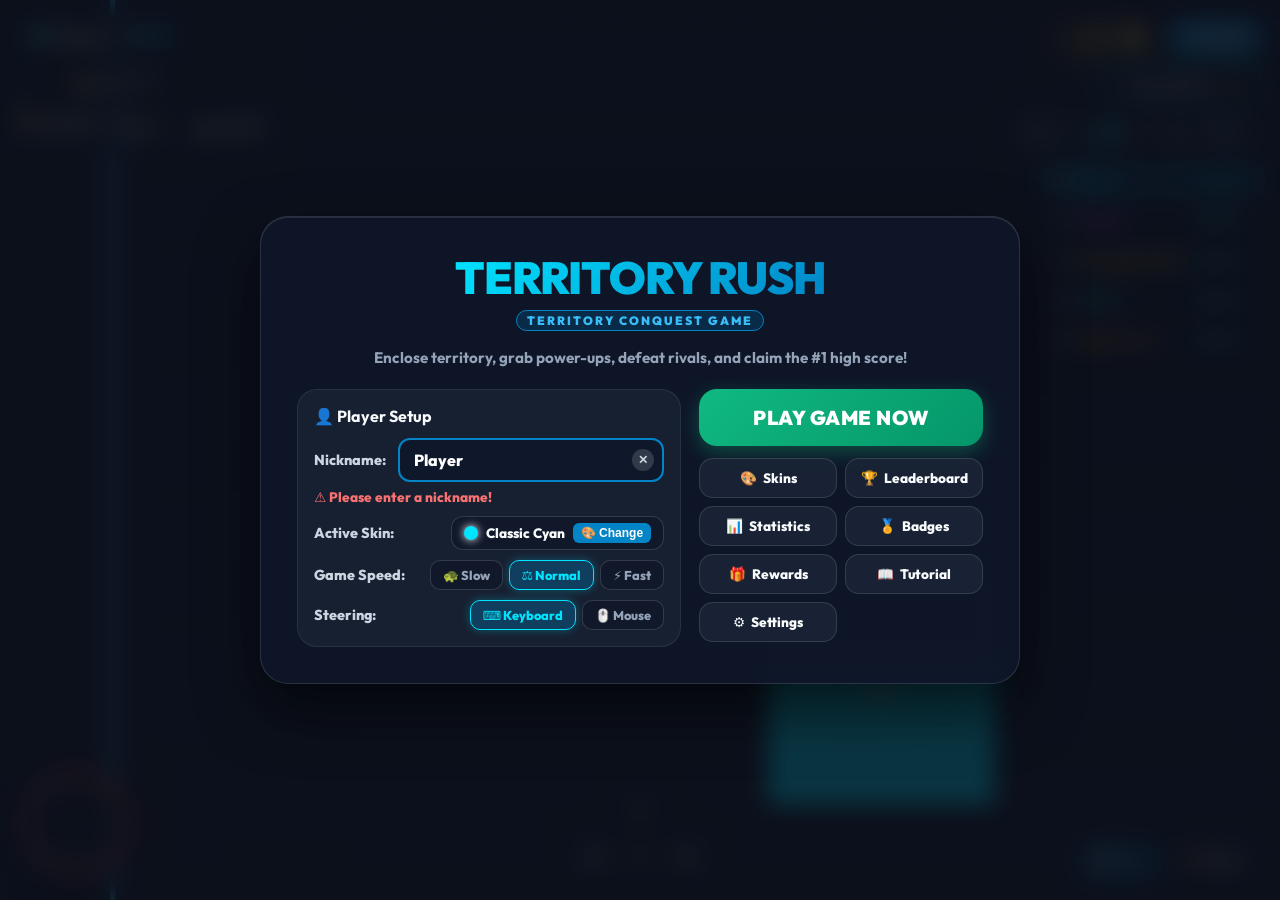
==== commit f86ce492: "rnjgfihrgn" ====
--- a/index.html
+++ b/index.html
@@ -165,6 +165,9 @@
         <!-- Top Center Live Toast / Feed Notifications -->
         <div id="killFeed" class="kill-feed"></div>
 
+        <!-- 🔥 Combo & Mega Capture Announcement Overlay Banner -->
+        <div id="comboBannerContainer" class="combo-banner-container"></div>
+
         <!-- Pause Menu Overlay -->
         <div id="pauseOverlay" class="overlay hidden">
             <div class="overlay-card pause-card glass-panel">
--- a/style.css
+++ b/style.css
@@ -1505,3 +1505,72 @@
     .dpad-btn { width: 34px; height: 34px; font-size: 0.85rem; }
 }
 
+/* 🔥 Dynamic Arcade Combo Announcement Banner Styles */
+.combo-banner-container {
+    position: absolute;
+    top: 25%;
+    left: 50%;
+    transform: translate(-50%, -50%);
+    display: flex;
+    flex-direction: column;
+    align-items: center;
+    gap: 12px;
+    z-index: 60;
+    pointer-events: none;
+}
+
+.combo-banner {
+    background: linear-gradient(135deg, rgba(15, 23, 42, 0.95), rgba(2, 132, 199, 0.95));
+    border: 2px solid #00E5FF;
+    box-shadow: 0 0 35px rgba(0, 229, 255, 0.6), 0 10px 40px rgba(0, 0, 0, 0.6);
+    backdrop-filter: blur(16px);
+    padding: 12px 28px;
+    border-radius: 24px;
+    color: #FFFFFF;
+    font-size: 1.6rem;
+    font-weight: 900;
+    letter-spacing: 1px;
+    text-transform: uppercase;
+    text-shadow: 0 0 12px rgba(0, 229, 255, 0.8), 0 3px 6px rgba(0, 0, 0, 0.8);
+    display: flex;
+    align-items: center;
+    gap: 10px;
+    animation: comboPopBounce 2.4s forwards cubic-bezier(0.175, 0.885, 0.32, 1.275);
+}
+
+.combo-banner.mega-capture {
+    background: linear-gradient(135deg, rgba(245, 158, 11, 0.95), rgba(234, 179, 8, 0.95));
+    border-color: #FACC15;
+    box-shadow: 0 0 35px rgba(250, 204, 21, 0.7), 0 10px 40px rgba(0, 0, 0, 0.6);
+    color: #FFF;
+}
+
+.combo-banner.multi-kill {
+    background: linear-gradient(135deg, rgba(225, 29, 72, 0.95), rgba(244, 63, 94, 0.95));
+    border-color: #FF2D55;
+    box-shadow: 0 0 35px rgba(255, 45, 85, 0.7), 0 10px 40px rgba(0, 0, 0, 0.6);
+    color: #FFF;
+}
+
+.combo-banner.freeze-wave {
+    background: linear-gradient(135deg, rgba(14, 165, 233, 0.95), rgba(56, 189, 248, 0.95));
+    border-color: #38BDF8;
+    box-shadow: 0 0 35px rgba(56, 189, 248, 0.7), 0 10px 40px rgba(0, 0, 0, 0.6);
+    color: #FFF;
+}
+
+.combo-banner.king-hill {
+    background: linear-gradient(135deg, rgba(168, 85, 247, 0.95), rgba(192, 132, 252, 0.95));
+    border-color: #E040FB;
+    box-shadow: 0 0 35px rgba(224, 64, 251, 0.7), 0 10px 40px rgba(0, 0, 0, 0.6);
+    color: #FFF;
+}
+
+@keyframes comboPopBounce {
+    0% { opacity: 0; transform: scale(0.3) translateY(40px) rotate(-5deg); }
+    15% { opacity: 1; transform: scale(1.15) translateY(0) rotate(2deg); }
+    25% { transform: scale(1) translateY(0) rotate(0deg); }
+    75% { opacity: 1; transform: scale(1) translateY(0); }
+    100% { opacity: 0; transform: scale(0.8) translateY(-30px); }
+}
+
